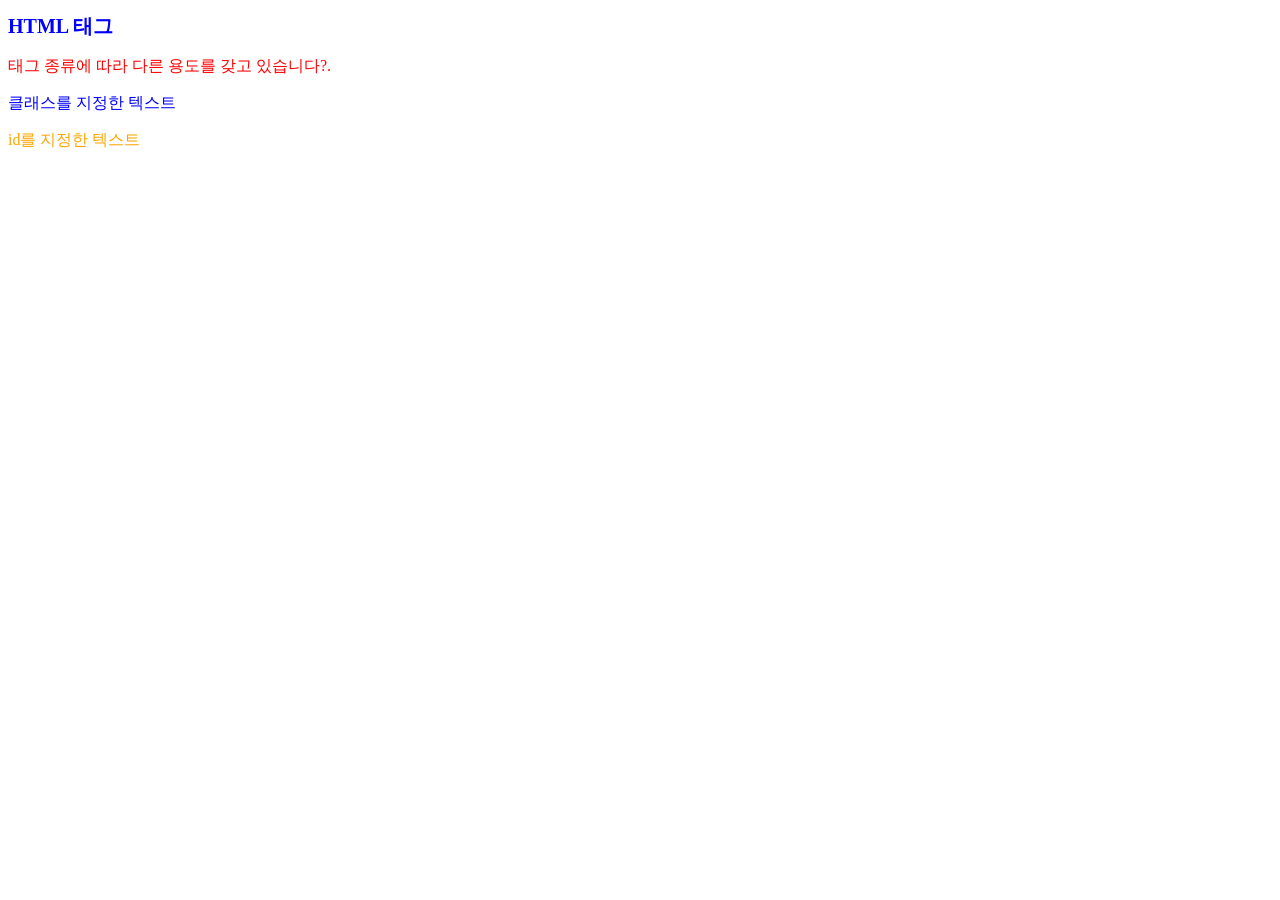
==== index.html @ 46f06ae0 "1021 13:40" ====
<!doctype html>
<html lang="ko">
  <head>
    <meta charset="utf-8" />
    <title>HTML기초</title>
    <meta name="description" content="HTML 기초를 복습해 봅시다" />
    <link rel="stylesheet" href="style.css" />
  </head>
  <body>
    <h1>HTML 태그</h1>
    <p>태그 종류에 따라 다른 용도를 갖고 있습니다?.</p>
    <p class="blue">클래스를 지정한 텍스트</p>
    <p id="orange">id를 지정한 텍스트</p>
  </body>
</html>
---- style.css ----
h1 {
  color: blue;
  font-size: 20px;
}

p {
  color: red;
}

.blue {
  color: blue;
}

#orange {
  color: orange;
}
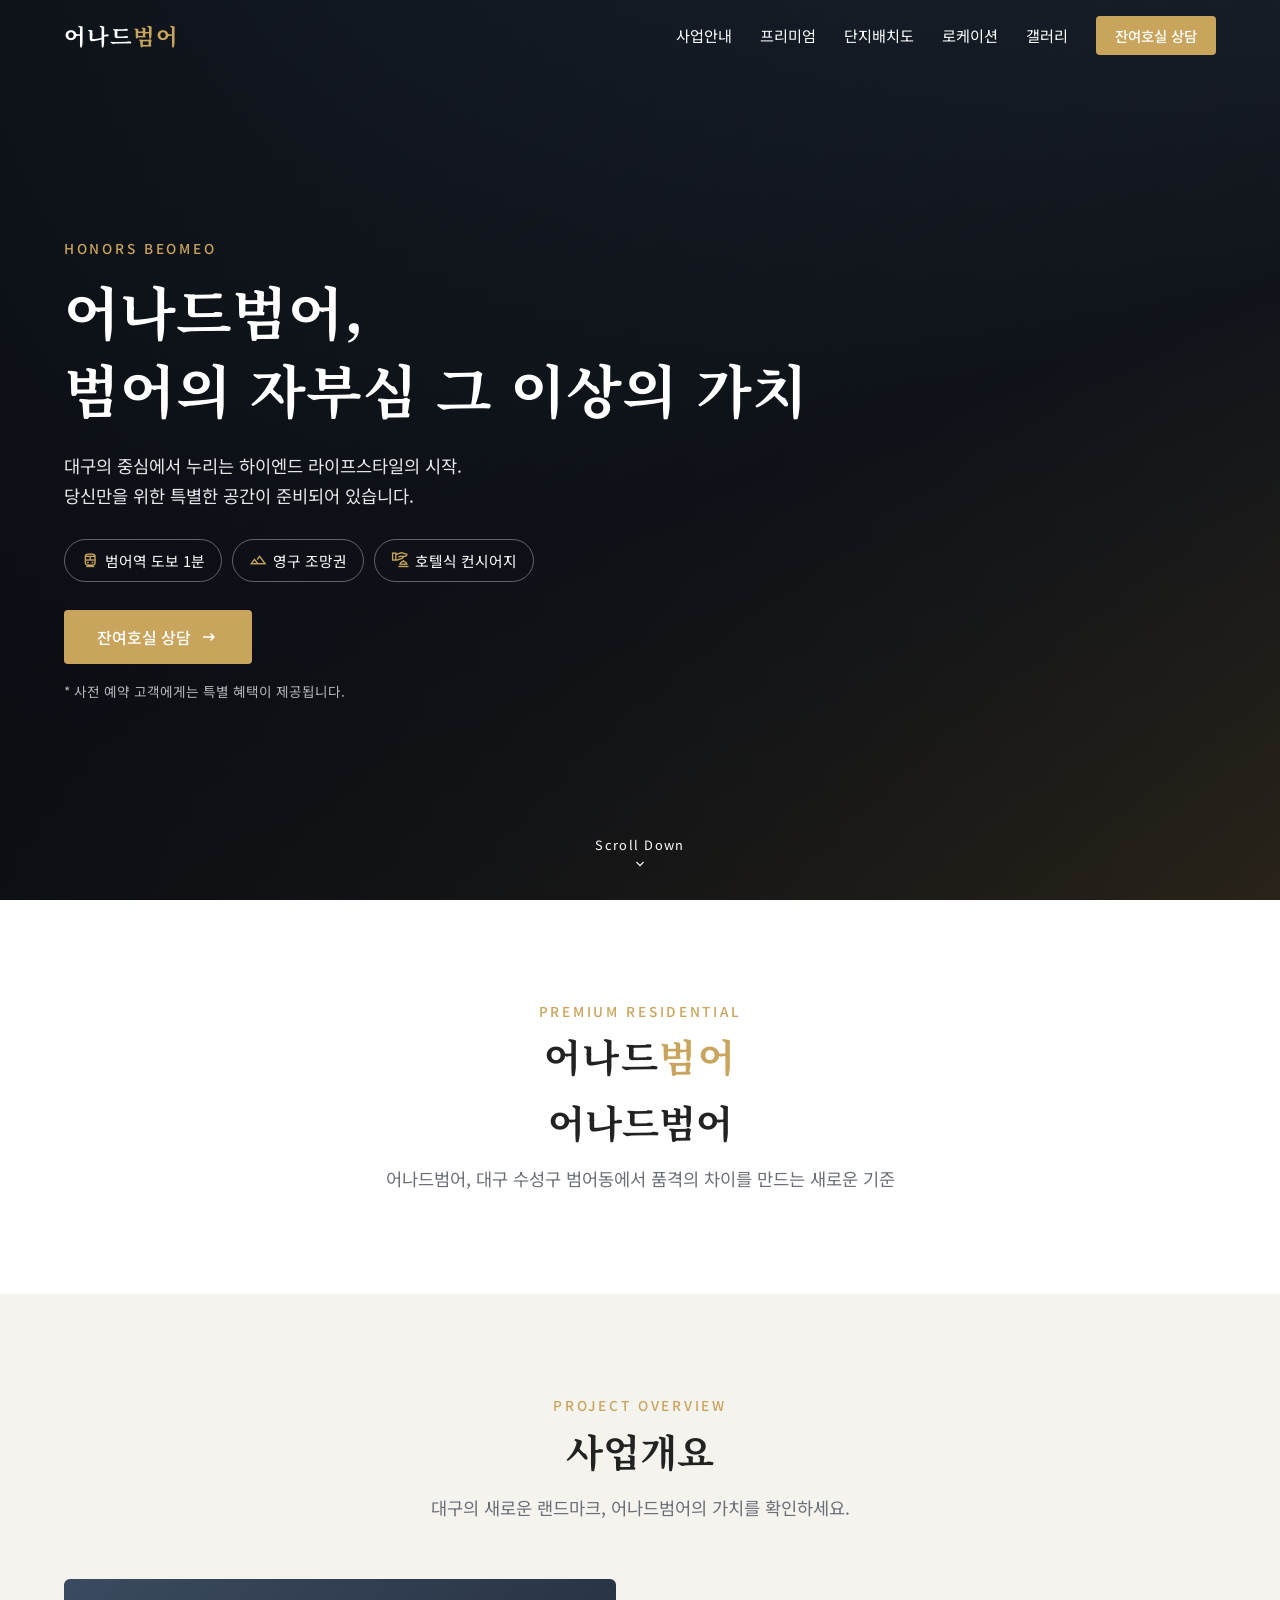
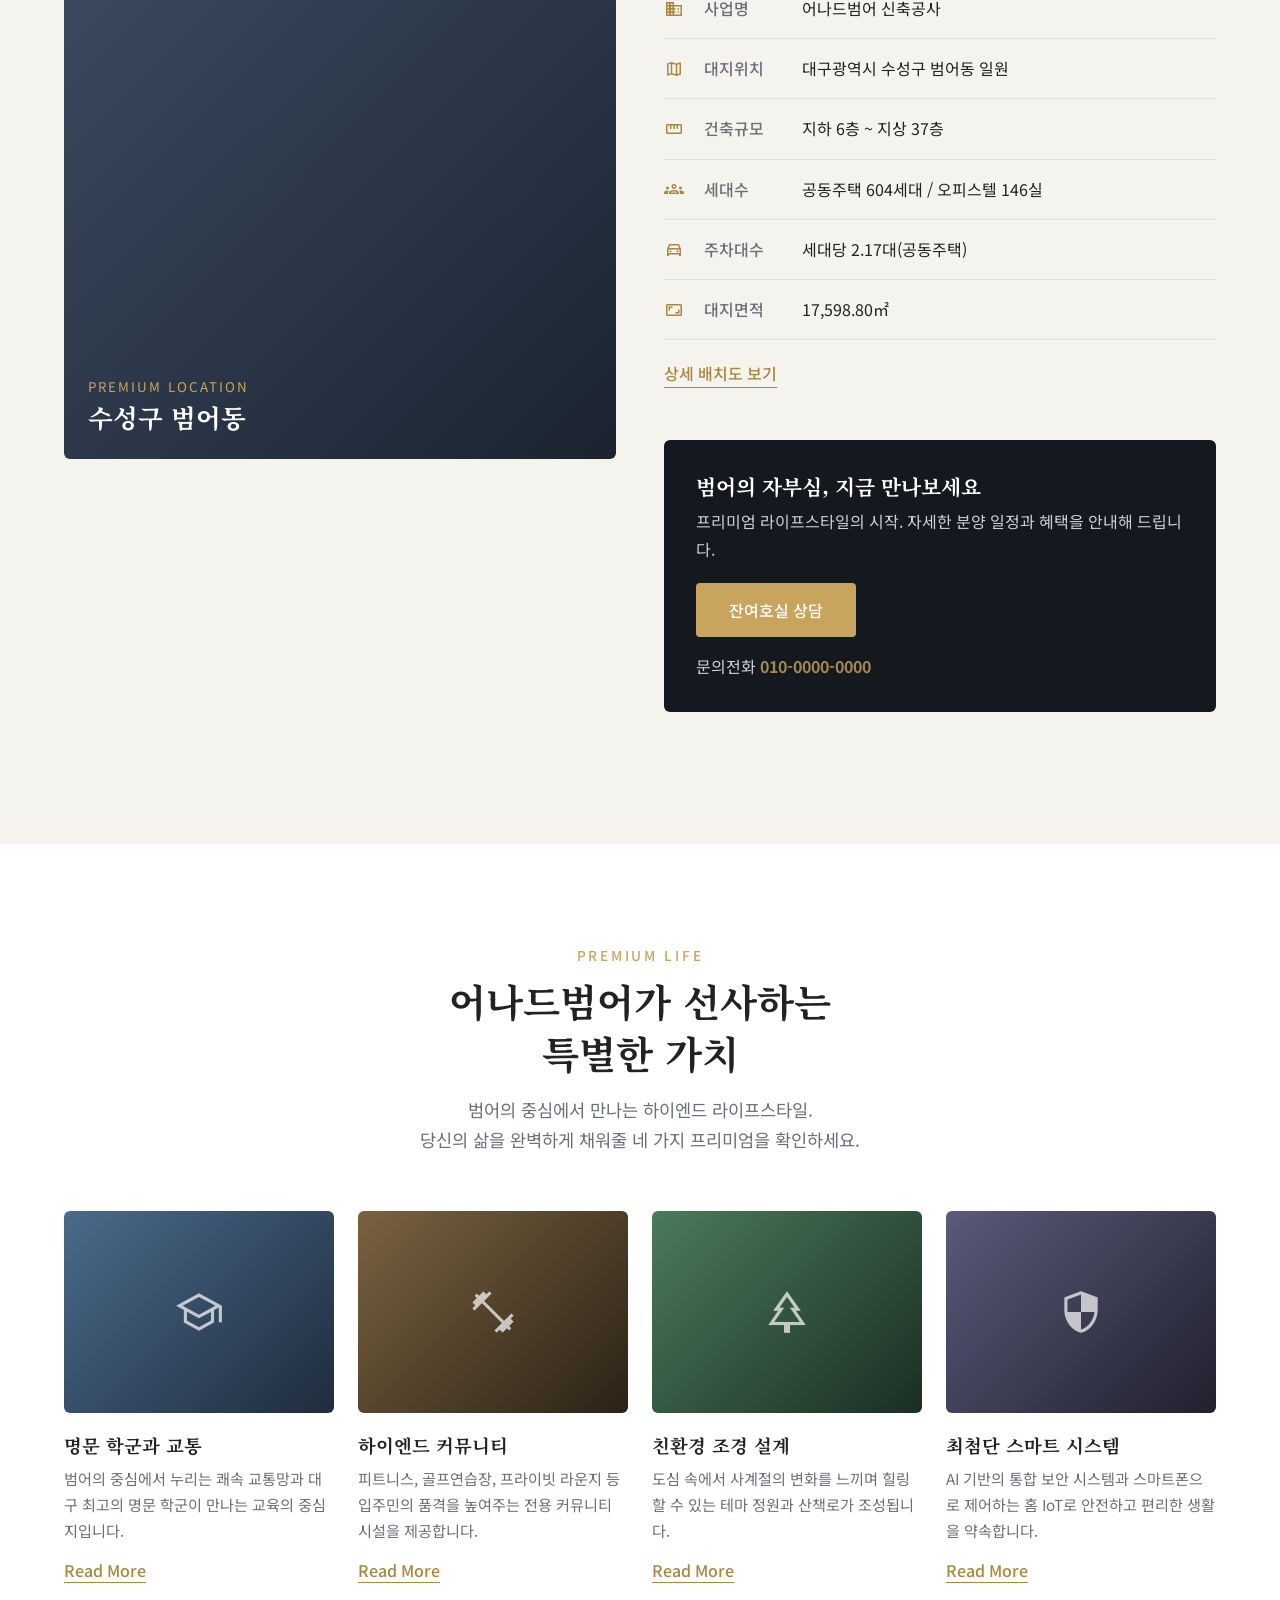
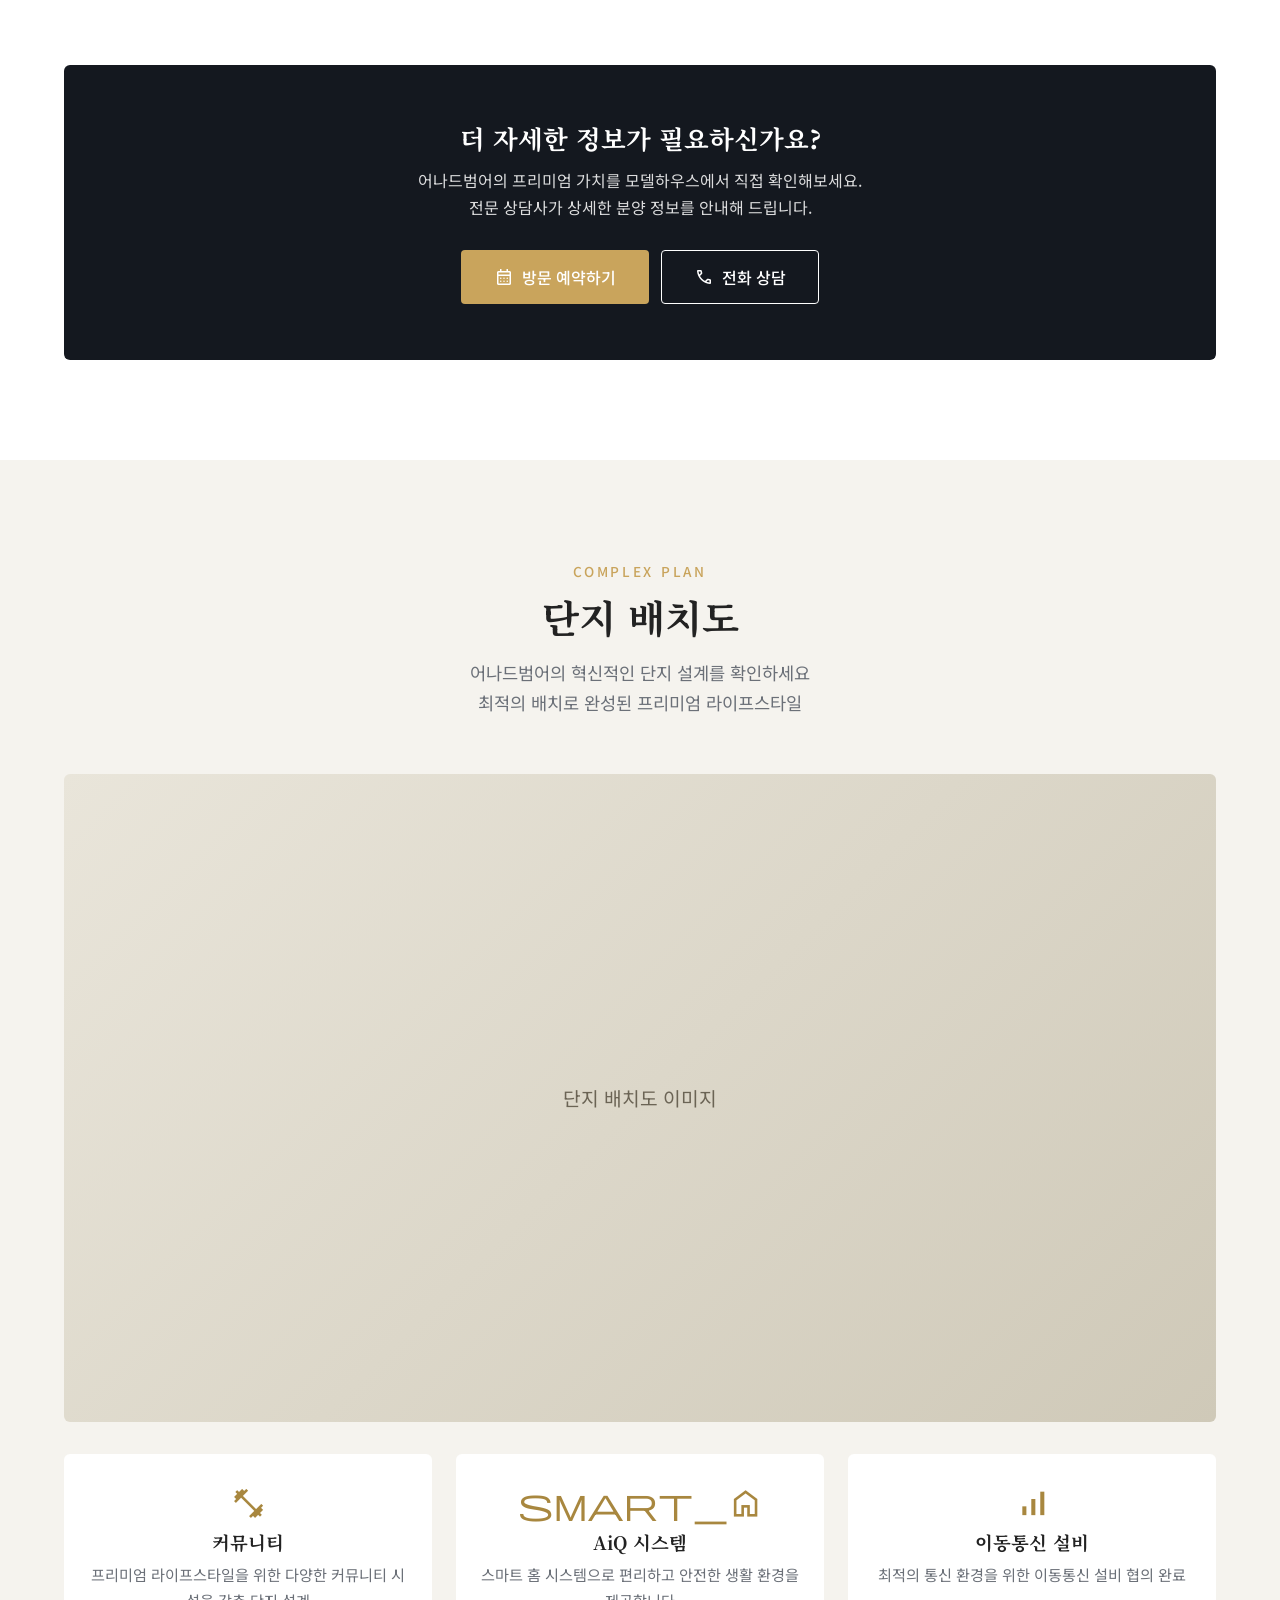
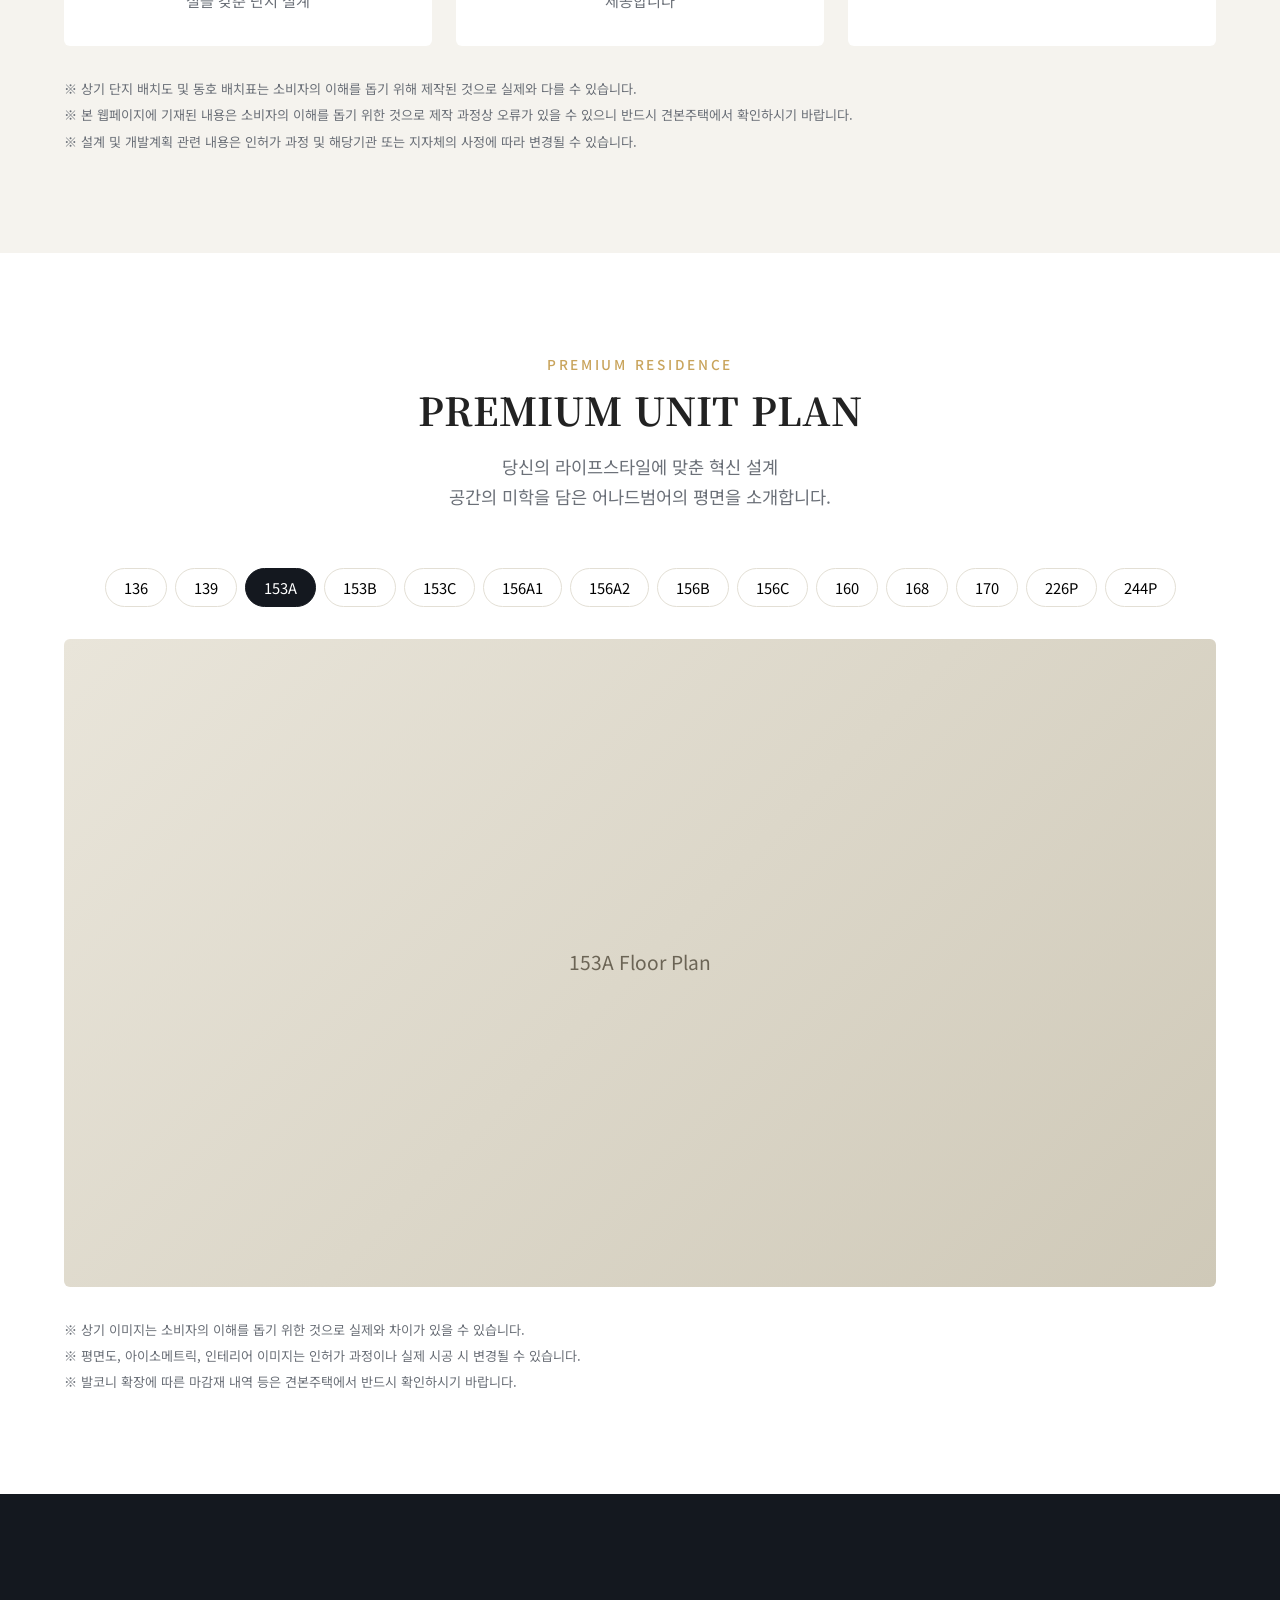
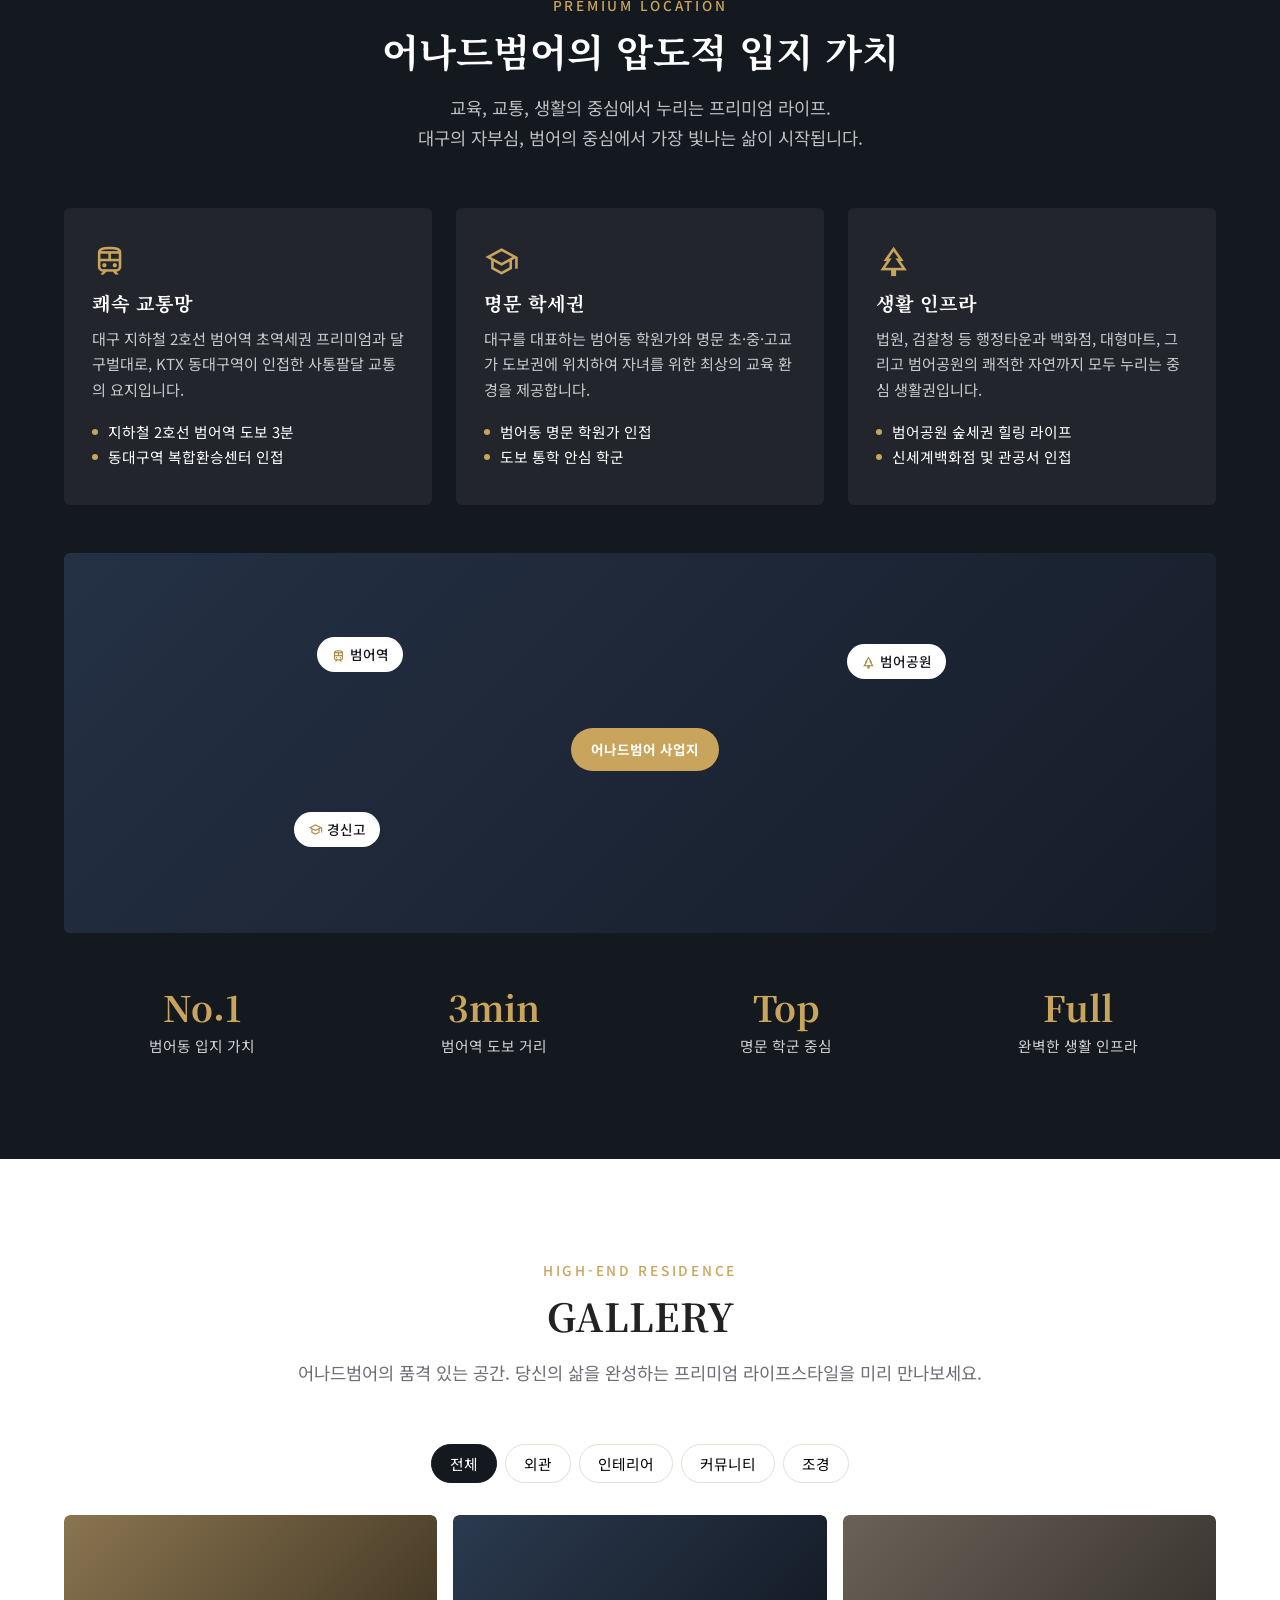
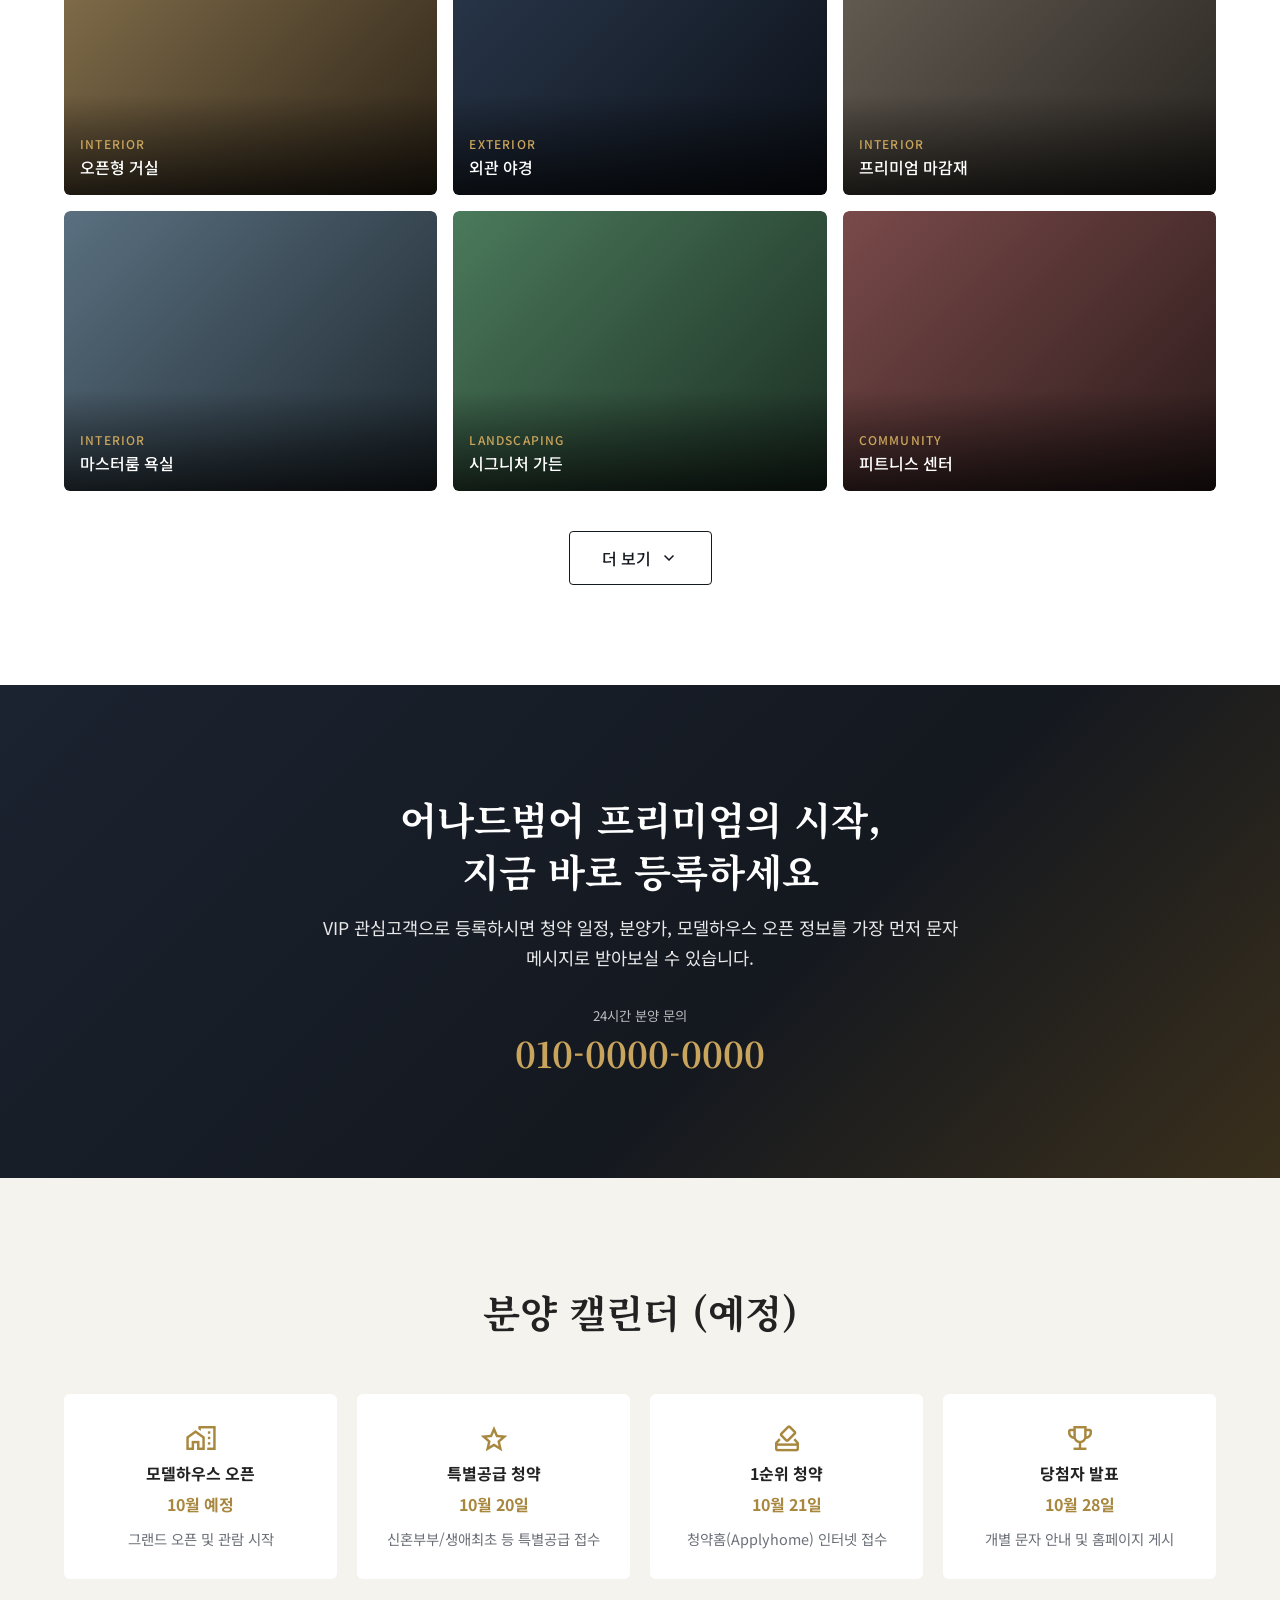
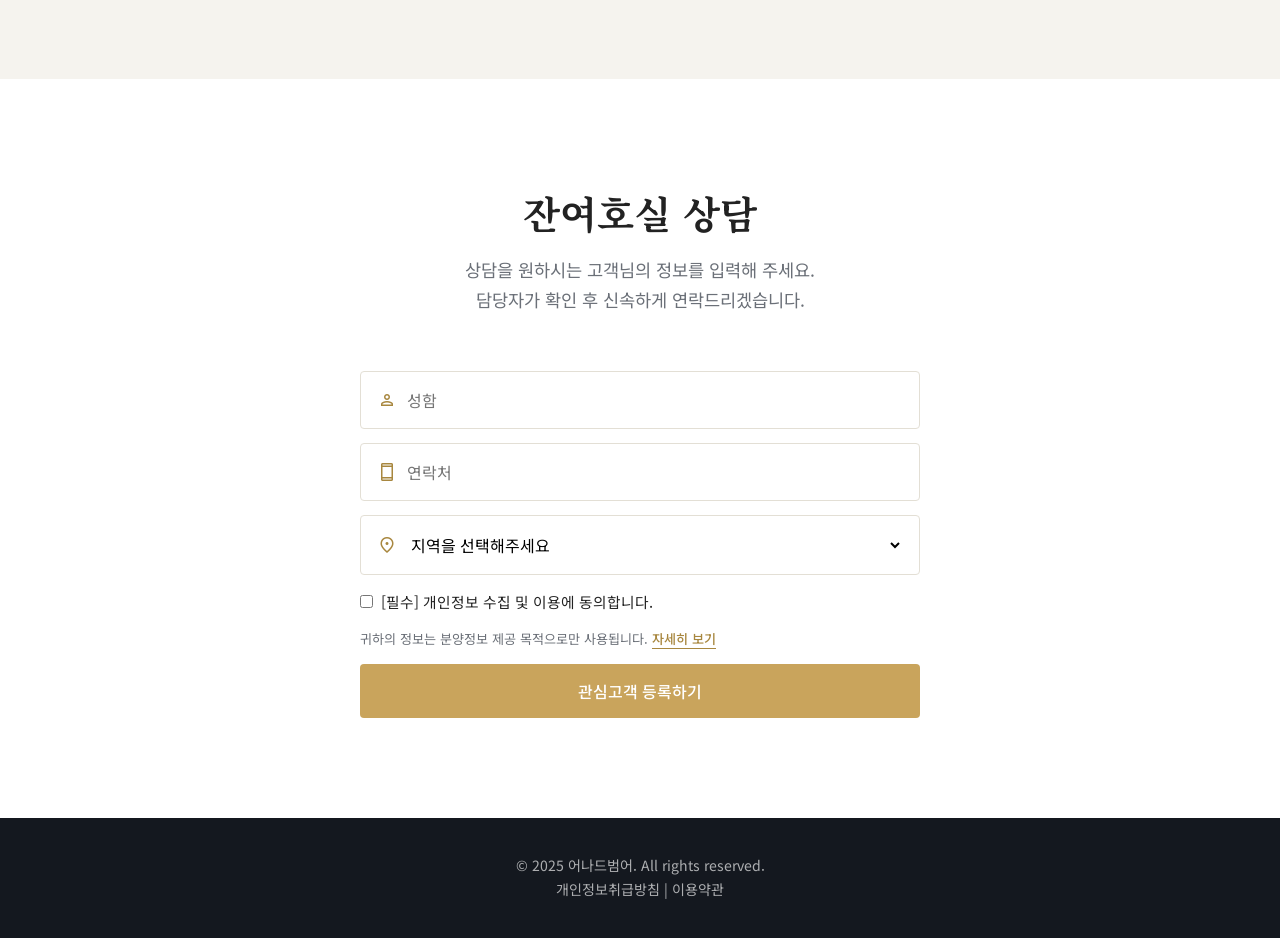
==== commit c5b10ddc: "re" ====
--- a/index.html
+++ b/index.html
@@ -2,14 +2,376 @@
 <html lang="ko">
   <head>
     <meta charset="utf-8" />
-    <title>HTML기초</title>
-    <meta name="description" content="HTML 기초를 복습해 봅시다" />
+    <meta name="viewport" content="width=device-width, initial-scale=1" />
+    <title>어나드범어 | 대구 수성구 범어동 프리미엄 아파트</title>
+    <meta name="description" content="대구 수성구 범어동 프리미엄 아파트 어나드범어. 범어역 도보 1분, 영구 조망권, 호텔식 컨시어지." />
+    <link rel="preconnect" href="https://fonts.googleapis.com" />
+    <link rel="preconnect" href="https://fonts.gstatic.com" crossorigin />
+    <link href="https://fonts.googleapis.com/css2?family=Noto+Sans+KR:wght@300;400;500;700&family=Noto+Serif+KR:wght@500;700&display=swap" rel="stylesheet" />
+    <link href="https://fonts.googleapis.com/css2?family=Material+Symbols+Outlined" rel="stylesheet" />
     <link rel="stylesheet" href="style.css" />
   </head>
   <body>
-    <h1>HTML 태그</h1>
-    <p>태그 종류에 따라 다른 용도를 갖고 있습니다?.</p>
-    <p class="blue">클래스를 지정한 텍스트</p>
-    <p id="orange">id를 지정한 텍스트</p>
+    <header class="header" id="header">
+      <a href="#top" class="logo">어나드<span>범어</span></a>
+      <nav class="nav" id="nav">
+        <a href="#overview">사업안내</a>
+        <a href="#premium">프리미엄</a>
+        <a href="#plan">단지배치도</a>
+        <a href="#location">로케이션</a>
+        <a href="#gallery">갤러리</a>
+        <a href="#inquiry" class="btn btn-gold btn-sm">잔여호실 상담</a>
+      </nav>
+      <button class="menu-btn" id="menuBtn" aria-label="메뉴">
+        <span class="material-symbols-outlined">menu</span>
+      </button>
+    </header>
+
+    <main id="top">
+      <!-- HERO -->
+      <section class="hero">
+        <div class="hero-inner">
+          <p class="eyebrow">Honors Beomeo</p>
+          <h1>어나드범어,<br />범어의 자부심 그 이상의 가치</h1>
+          <p class="lead">
+            대구의 중심에서 누리는 하이엔드 라이프스타일의 시작.<br />
+            당신만을 위한 특별한 공간이 준비되어 있습니다.
+          </p>
+          <ul class="badges">
+            <li><span class="material-symbols-outlined">directions_subway</span>범어역 도보 1분</li>
+            <li><span class="material-symbols-outlined">landscape</span>영구 조망권</li>
+            <li><span class="material-symbols-outlined">concierge</span>호텔식 컨시어지</li>
+          </ul>
+          <a href="#inquiry" class="btn btn-gold">잔여호실 상담 <span class="material-symbols-outlined">arrow_right_alt</span></a>
+          <p class="note">* 사전 예약 고객에게는 특별 혜택이 제공됩니다.</p>
+        </div>
+        <a href="#intro" class="scroll-cue">Scroll Down<span class="material-symbols-outlined">keyboard_arrow_down</span></a>
+      </section>
+
+      <!-- INTRO -->
+      <section class="section center" id="intro">
+        <p class="eyebrow">Premium Residential</p>
+        <div class="logo logo-lg">어나드<span>범어</span></div>
+        <h2>어나드범어</h2>
+        <p class="lead dark">어나드범어, 대구 수성구 범어동에서 품격의 차이를 만드는 새로운 기준</p>
+      </section>
+
+      <!-- OVERVIEW -->
+      <section class="section alt" id="overview">
+        <div class="container">
+          <div class="section-head">
+            <p class="eyebrow">Project Overview</p>
+            <h2>사업개요</h2>
+            <p class="lead dark">대구의 새로운 랜드마크, 어나드범어의 가치를 확인하세요.</p>
+          </div>
+          <div class="overview">
+            <div class="overview-img img-ph">
+              <div class="tag"><small>Premium Location</small><strong>수성구 범어동</strong></div>
+            </div>
+            <div class="overview-info">
+              <ul class="info-list">
+                <li><span class="material-symbols-outlined">domain</span><b>사업명</b><span>어나드범어 신축공사</span></li>
+                <li><span class="material-symbols-outlined">map</span><b>대지위치</b><span>대구광역시 수성구 범어동 일원</span></li>
+                <li><span class="material-symbols-outlined">straighten</span><b>건축규모</b><span>지하 6층 ~ 지상 37층</span></li>
+                <li><span class="material-symbols-outlined">groups</span><b>세대수</b><span>공동주택 604세대 / 오피스텔 146실</span></li>
+                <li><span class="material-symbols-outlined">directions_car</span><b>주차대수</b><span>세대당 2.17대(공동주택)</span></li>
+                <li><span class="material-symbols-outlined">aspect_ratio</span><b>대지면적</b><span>17,598.80㎡</span></li>
+              </ul>
+              <a href="#plan" class="link">상세 배치도 보기</a>
+              <div class="overview-cta">
+                <h3>범어의 자부심, 지금 만나보세요</h3>
+                <p>프리미엄 라이프스타일의 시작. 자세한 분양 일정과 혜택을 안내해 드립니다.</p>
+                <a href="#inquiry" class="btn btn-gold">잔여호실 상담</a>
+                <p class="tel">문의전화 <a href="tel:010-0000-0000">010-0000-0000</a></p>
+              </div>
+            </div>
+          </div>
+        </div>
+      </section>
+
+      <!-- PREMIUM LIFE -->
+      <section class="section" id="premium">
+        <div class="container">
+          <div class="section-head">
+            <p class="eyebrow">Premium Life</p>
+            <h2>어나드범어가 선사하는<br />특별한 가치</h2>
+            <p class="lead dark">
+              범어의 중심에서 만나는 하이엔드 라이프스타일.<br />
+              당신의 삶을 완벽하게 채워줄 네 가지 프리미엄을 확인하세요.
+            </p>
+          </div>
+          <div class="cards cards-4">
+            <article class="card">
+              <div class="img-ph ph1"><span class="material-symbols-outlined">school</span></div>
+              <h3>명문 학군과 교통</h3>
+              <p>범어의 중심에서 누리는 쾌속 교통망과 대구 최고의 명문 학군이 만나는 교육의 중심지입니다.</p>
+              <a href="#location" class="link">Read More</a>
+            </article>
+            <article class="card">
+              <div class="img-ph ph2"><span class="material-symbols-outlined">fitness_center</span></div>
+              <h3>하이엔드 커뮤니티</h3>
+              <p>피트니스, 골프연습장, 프라이빗 라운지 등 입주민의 품격을 높여주는 전용 커뮤니티 시설을 제공합니다.</p>
+              <a href="#gallery" class="link">Read More</a>
+            </article>
+            <article class="card">
+              <div class="img-ph ph3"><span class="material-symbols-outlined">park</span></div>
+              <h3>친환경 조경 설계</h3>
+              <p>도심 속에서 사계절의 변화를 느끼며 힐링할 수 있는 테마 정원과 산책로가 조성됩니다.</p>
+              <a href="#gallery" class="link">Read More</a>
+            </article>
+            <article class="card">
+              <div class="img-ph ph4"><span class="material-symbols-outlined">security</span></div>
+              <h3>최첨단 스마트 시스템</h3>
+              <p>AI 기반의 통합 보안 시스템과 스마트폰으로 제어하는 홈 IoT로 안전하고 편리한 생활을 약속합니다.</p>
+              <a href="#plan" class="link">Read More</a>
+            </article>
+          </div>
+          <div class="cta-box">
+            <h3>더 자세한 정보가 필요하신가요?</h3>
+            <p>
+              어나드범어의 프리미엄 가치를 모델하우스에서 직접 확인해보세요.<br />
+              전문 상담사가 상세한 분양 정보를 안내해 드립니다.
+            </p>
+            <div class="btn-row">
+              <a href="#inquiry" class="btn btn-gold"><span class="material-symbols-outlined">calendar_month</span>방문 예약하기</a>
+              <a href="tel:010-0000-0000" class="btn btn-outline"><span class="material-symbols-outlined">call</span>전화 상담</a>
+            </div>
+          </div>
+        </div>
+      </section>
+
+      <!-- COMPLEX PLAN -->
+      <section class="section alt" id="plan">
+        <div class="container">
+          <div class="section-head">
+            <p class="eyebrow">Complex Plan</p>
+            <h2>단지 배치도</h2>
+            <p class="lead dark">
+              어나드범어의 혁신적인 단지 설계를 확인하세요<br />
+              최적의 배치로 완성된 프리미엄 라이프스타일
+            </p>
+          </div>
+          <div class="img-ph plan-img"><span>단지 배치도 이미지</span></div>
+          <div class="cards cards-3 features">
+            <div><span class="material-symbols-outlined">fitness_center</span><h3>커뮤니티</h3><p>프리미엄 라이프스타일을 위한 다양한 커뮤니티 시설을 갖춘 단지 설계</p></div>
+            <div><span class="material-symbols-outlined">smart_home</span><h3>AiQ 시스템</h3><p>스마트 홈 시스템으로 편리하고 안전한 생활 환경을 제공합니다</p></div>
+            <div><span class="material-symbols-outlined">signal_cellular_alt</span><h3>이동통신 설비</h3><p>최적의 통신 환경을 위한 이동통신 설비 협의 완료</p></div>
+          </div>
+          <ul class="disclaimer">
+            <li>※ 상기 단지 배치도 및 동호 배치표는 소비자의 이해를 돕기 위해 제작된 것으로 실제와 다를 수 있습니다.</li>
+            <li>※ 본 웹페이지에 기재된 내용은 소비자의 이해를 돕기 위한 것으로 제작 과정상 오류가 있을 수 있으니 반드시 견본주택에서 확인하시기 바랍니다.</li>
+            <li>※ 설계 및 개발계획 관련 내용은 인허가 과정 및 해당기관 또는 지자체의 사정에 따라 변경될 수 있습니다.</li>
+          </ul>
+        </div>
+      </section>
+
+      <!-- UNIT PLAN -->
+      <section class="section" id="unit">
+        <div class="container">
+          <div class="section-head">
+            <p class="eyebrow">Premium Residence</p>
+            <h2>PREMIUM UNIT PLAN</h2>
+            <p class="lead dark">
+              당신의 라이프스타일에 맞춘 혁신 설계<br />
+              공간의 미학을 담은 어나드범어의 평면을 소개합니다.
+            </p>
+          </div>
+          <div class="tabs" id="unitTabs"></div>
+          <div class="img-ph plan-img" id="unitImg"><span>153A Floor Plan</span></div>
+          <ul class="disclaimer">
+            <li>※ 상기 이미지는 소비자의 이해를 돕기 위한 것으로 실제와 차이가 있을 수 있습니다.</li>
+            <li>※ 평면도, 아이소메트릭, 인테리어 이미지는 인허가 과정이나 실제 시공 시 변경될 수 있습니다.</li>
+            <li>※ 발코니 확장에 따른 마감재 내역 등은 견본주택에서 반드시 확인하시기 바랍니다.</li>
+          </ul>
+        </div>
+      </section>
+
+      <!-- LOCATION -->
+      <section class="section dark-bg" id="location">
+        <div class="container">
+          <div class="section-head">
+            <p class="eyebrow">Premium Location</p>
+            <h2>어나드범어의 압도적 입지 가치</h2>
+            <p class="lead">
+              교육, 교통, 생활의 중심에서 누리는 프리미엄 라이프.<br />
+              대구의 자부심, 범어의 중심에서 가장 빛나는 삶이 시작됩니다.
+            </p>
+          </div>
+          <div class="cards cards-3 loc-cards">
+            <article>
+              <span class="material-symbols-outlined">train</span>
+              <h3>쾌속 교통망</h3>
+              <p>대구 지하철 2호선 범어역 초역세권 프리미엄과 달구벌대로, KTX 동대구역이 인접한 사통팔달 교통의 요지입니다.</p>
+              <ul><li>지하철 2호선 범어역 도보 3분</li><li>동대구역 복합환승센터 인접</li></ul>
+            </article>
+            <article>
+              <span class="material-symbols-outlined">school</span>
+              <h3>명문 학세권</h3>
+              <p>대구를 대표하는 범어동 학원가와 명문 초·중·고교가 도보권에 위치하여 자녀를 위한 최상의 교육 환경을 제공합니다.</p>
+              <ul><li>범어동 명문 학원가 인접</li><li>도보 통학 안심 학군</li></ul>
+            </article>
+            <article>
+              <span class="material-symbols-outlined">park</span>
+              <h3>생활 인프라</h3>
+              <p>법원, 검찰청 등 행정타운과 백화점, 대형마트, 그리고 범어공원의 쾌적한 자연까지 모두 누리는 중심 생활권입니다.</p>
+              <ul><li>범어공원 숲세권 힐링 라이프</li><li>신세계백화점 및 관공서 인접</li></ul>
+            </article>
+          </div>
+          <div class="map">
+            <span class="pin main">어나드범어 사업지</span>
+            <span class="pin p1"><span class="material-symbols-outlined">train</span>범어역</span>
+            <span class="pin p2"><span class="material-symbols-outlined">school</span>경신고</span>
+            <span class="pin p3"><span class="material-symbols-outlined">park</span>범어공원</span>
+          </div>
+          <div class="stats">
+            <div><b>No.1</b><span>범어동 입지 가치</span></div>
+            <div><b>3min</b><span>범어역 도보 거리</span></div>
+            <div><b>Top</b><span>명문 학군 중심</span></div>
+            <div><b>Full</b><span>완벽한 생활 인프라</span></div>
+          </div>
+        </div>
+      </section>
+
+      <!-- GALLERY -->
+      <section class="section" id="gallery">
+        <div class="container">
+          <div class="section-head">
+            <p class="eyebrow">High-End Residence</p>
+            <h2>GALLERY</h2>
+            <p class="lead dark">어나드범어의 품격 있는 공간. 당신의 삶을 완성하는 프리미엄 라이프스타일을 미리 만나보세요.</p>
+          </div>
+          <div class="tabs" id="galTabs">
+            <button class="active" data-f="all">전체</button>
+            <button data-f="ext">외관</button>
+            <button data-f="int">인테리어</button>
+            <button data-f="com">커뮤니티</button>
+            <button data-f="land">조경</button>
+          </div>
+          <div class="gallery" id="galGrid">
+            <figure data-c="int"><div class="img-ph g1"></div><figcaption><small>Interior</small>오픈형 거실</figcaption></figure>
+            <figure data-c="ext"><div class="img-ph g2"></div><figcaption><small>Exterior</small>외관 야경</figcaption></figure>
+            <figure data-c="int"><div class="img-ph g3"></div><figcaption><small>Interior</small>프리미엄 마감재</figcaption></figure>
+            <figure data-c="int"><div class="img-ph g4"></div><figcaption><small>Interior</small>마스터룸 욕실</figcaption></figure>
+            <figure data-c="land"><div class="img-ph g5"></div><figcaption><small>Landscaping</small>시그니처 가든</figcaption></figure>
+            <figure data-c="com"><div class="img-ph g6"></div><figcaption><small>Community</small>피트니스 센터</figcaption></figure>
+            <figure data-c="ext" class="more"><div class="img-ph g7"></div><figcaption><small>Exterior</small>건축 디테일</figcaption></figure>
+            <figure data-c="com" class="more"><div class="img-ph g8"></div><figcaption><small>Community</small>라운지</figcaption></figure>
+            <figure data-c="com" class="more"><div class="img-ph g9"></div><figcaption><small>Community</small>스카이라운지</figcaption></figure>
+            <figure data-c="com" class="more"><div class="img-ph g1"></div><figcaption><small>Community</small>버라이어티존</figcaption></figure>
+            <figure data-c="com" class="more"><div class="img-ph g2"></div><figcaption><small>Community</small>스카이커뮤니티</figcaption></figure>
+          </div>
+          <div class="center"><button class="btn btn-outline dark-text" id="moreBtn">더 보기 <span class="material-symbols-outlined">expand_more</span></button></div>
+        </div>
+      </section>
+
+      <!-- MEMBERSHIP -->
+      <section class="section membership">
+        <div class="container center">
+          <h2>어나드범어 프리미엄의 시작,<br />지금 바로 등록하세요</h2>
+          <p class="lead">VIP 관심고객으로 등록하시면 청약 일정, 분양가, 모델하우스 오픈 정보를 가장 먼저 문자메시지로 받아보실 수 있습니다.</p>
+          <p class="hotline"><small>24시간 분양 문의</small><a href="tel:010-0000-0000">010-0000-0000</a></p>
+        </div>
+      </section>
+
+      <!-- SCHEDULE -->
+      <section class="section alt" id="schedule">
+        <div class="container">
+          <div class="section-head"><h2>분양 캘린더 (예정)</h2></div>
+          <ol class="timeline">
+            <li><span class="material-symbols-outlined">home_work</span><b>모델하우스 오픈</b><em>10월 예정</em><p>그랜드 오픈 및 관람 시작</p></li>
+            <li><span class="material-symbols-outlined">star</span><b>특별공급 청약</b><em>10월 20일</em><p>신혼부부/생애최초 등 특별공급 접수</p></li>
+            <li><span class="material-symbols-outlined">how_to_vote</span><b>1순위 청약</b><em>10월 21일</em><p>청약홈(Applyhome) 인터넷 접수</p></li>
+            <li><span class="material-symbols-outlined">emoji_events</span><b>당첨자 발표</b><em>10월 28일</em><p>개별 문자 안내 및 홈페이지 게시</p></li>
+          </ol>
+        </div>
+      </section>
+
+      <!-- INQUIRY -->
+      <section class="section" id="inquiry">
+        <div class="container narrow">
+          <div class="section-head">
+            <h2>잔여호실 상담</h2>
+            <p class="lead dark">
+              상담을 원하시는 고객님의 정보를 입력해 주세요.<br />
+              담당자가 확인 후 신속하게 연락드리겠습니다.
+            </p>
+          </div>
+          <form class="form" id="form">
+            <label><span class="material-symbols-outlined">person</span><input type="text" name="name" placeholder="성함" required /></label>
+            <label><span class="material-symbols-outlined">smartphone</span><input type="tel" name="phone" placeholder="연락처" required /></label>
+            <label>
+              <span class="material-symbols-outlined">location_on</span>
+              <select name="region" required>
+                <option value="">지역을 선택해주세요</option>
+                <option>대구광역시</option>
+                <option>경상북도</option>
+                <option>기타 지역</option>
+              </select>
+            </label>
+            <label class="check"><input type="checkbox" required /> [필수] 개인정보 수집 및 이용에 동의합니다.</label>
+            <p class="small">귀하의 정보는 분양정보 제공 목적으로만 사용됩니다. <a href="#" class="link">자세히 보기</a></p>
+            <button type="submit" class="btn btn-gold block">관심고객 등록하기</button>
+          </form>
+        </div>
+      </section>
+    </main>
+
+    <footer class="footer">
+      <p>© 2025 어나드범어. All rights reserved.</p>
+      <p><a href="#">개인정보취급방침</a> | <a href="#">이용약관</a></p>
+    </footer>
+
+    <script>
+      const header = document.getElementById("header");
+      addEventListener("scroll", () => header.classList.toggle("solid", scrollY > 40));
+
+      const nav = document.getElementById("nav");
+      document.getElementById("menuBtn").onclick = () => nav.classList.toggle("open");
+      nav.querySelectorAll("a").forEach((a) => (a.onclick = () => nav.classList.remove("open")));
+
+      const types = "136,139,153A,153B,153C,156A1,156A2,156B,156C,160,168,170,226P,244P".split(",");
+      const unitTabs = document.getElementById("unitTabs");
+      const unitImg = document.getElementById("unitImg");
+      types.forEach((t) => {
+        const b = document.createElement("button");
+        b.textContent = t;
+        b.onclick = () => {
+          unitTabs.querySelectorAll("button").forEach((x) => x.classList.toggle("active", x === b));
+          unitImg.firstElementChild.textContent = t + " Floor Plan";
+        };
+        if (t === "153A") b.classList.add("active");
+        unitTabs.appendChild(b);
+      });
+
+      const items = document.querySelectorAll("#galGrid figure");
+      let filter = "all";
+      let expanded = false;
+      function renderGallery() {
+        let shown = 0;
+        items.forEach((f) => {
+          const match = filter === "all" || f.dataset.c === filter;
+          const visible = match && (expanded || !f.classList.contains("more"));
+          f.hidden = !visible;
+        });
+      }
+      document.getElementById("galTabs").onclick = (e) => {
+        if (!e.target.dataset.f) return;
+        filter = e.target.dataset.f;
+        document.querySelectorAll("#galTabs button").forEach((b) => b.classList.toggle("active", b === e.target));
+        renderGallery();
+      };
+      document.getElementById("moreBtn").onclick = (e) => {
+        expanded = !expanded;
+        e.currentTarget.firstChild.textContent = expanded ? "접기 " : "더 보기 ";
+        renderGallery();
+      };
+      renderGallery();
+
+      document.getElementById("form").onsubmit = (e) => {
+        e.preventDefault();
+        alert("관심고객 등록이 접수되었습니다. (데모 폼)");
+        e.target.reset();
+      };
+    </script>
   </body>
 </html>
--- a/style.css
+++ b/style.css
@@ -1,16 +1,234 @@
-h1 {
-  color: blue;
-  font-size: 20px;
-}
-
-p {
-  color: red;
-}
-
-.blue {
-  color: blue;
-}
-
-#orange {
-  color: orange;
-}
+:root {
+  --gold: #c9a45c;
+  --gold-dark: #a8873f;
+  --navy: #14181f;
+  --ink: #222;
+  --muted: #6b7078;
+  --bg-alt: #f5f3ee;
+  --line: #e3dfd5;
+}
+
+* { box-sizing: border-box; margin: 0; padding: 0; }
+html { scroll-behavior: smooth; }
+body {
+  font-family: "Noto Sans KR", sans-serif;
+  color: var(--ink);
+  line-height: 1.7;
+  background: #fff;
+}
+a { color: inherit; text-decoration: none; }
+ul, ol { list-style: none; }
+h1, h2, h3 { font-family: "Noto Serif KR", serif; line-height: 1.35; }
+.material-symbols-outlined { font-size: 1.25em; vertical-align: middle; }
+
+/* header */
+.header {
+  position: fixed; inset: 0 0 auto 0; z-index: 50;
+  display: flex; align-items: center; justify-content: space-between;
+  padding: 16px 5vw; color: #fff; transition: background 0.3s;
+}
+.header.solid { background: rgba(20, 24, 31, 0.95); }
+.logo { font-family: "Noto Serif KR", serif; font-size: 1.4rem; font-weight: 700; letter-spacing: 0.04em; }
+.logo span { color: var(--gold); }
+.logo-lg { font-size: 2.4rem; margin-bottom: 8px; }
+.nav { display: flex; align-items: center; gap: 28px; font-size: 0.95rem; }
+.nav a:hover { color: var(--gold); }
+.menu-btn { display: none; background: none; border: 0; color: #fff; cursor: pointer; font-size: 1.6rem; }
+
+/* buttons */
+.btn {
+  display: inline-flex; align-items: center; justify-content: center; gap: 8px;
+  padding: 14px 32px; border-radius: 4px; border: 1px solid transparent;
+  font: 500 1rem "Noto Sans KR", sans-serif; cursor: pointer; transition: 0.2s;
+}
+.btn-sm { padding: 8px 18px; font-size: 0.9rem; }
+.btn-gold { background: var(--gold); color: #fff; }
+.btn-gold:hover { background: var(--gold-dark); color: #fff; }
+.btn-outline { border-color: #fff; color: #fff; background: transparent; }
+.btn-outline:hover { background: #fff; color: var(--navy); }
+.btn-outline.dark-text { border-color: var(--navy); color: var(--navy); }
+.btn-outline.dark-text:hover { background: var(--navy); color: #fff; }
+.btn.block { width: 100%; }
+.btn-row { display: flex; gap: 12px; justify-content: center; flex-wrap: wrap; }
+.link { color: var(--gold-dark); font-weight: 500; border-bottom: 1px solid currentColor; }
+
+/* hero */
+.hero {
+  position: relative; min-height: 100vh; display: flex; align-items: center;
+  padding: 120px 5vw 80px; color: #fff;
+  background:
+    linear-gradient(90deg, rgba(10, 13, 18, 0.88), rgba(10, 13, 18, 0.35)),
+    linear-gradient(160deg, #2b3a4f 0%, #14181f 55%, #3a2f1c 100%);
+}
+.hero-inner { max-width: 760px; }
+.hero h1 { font-size: clamp(2rem, 5vw, 3.6rem); margin: 12px 0 24px; }
+.eyebrow { color: var(--gold); letter-spacing: 0.2em; text-transform: uppercase; font-size: 0.85rem; font-weight: 500; }
+.lead { font-size: 1.1rem; opacity: 0.9; }
+.lead.dark { color: var(--muted); opacity: 1; }
+.badges { display: flex; flex-wrap: wrap; gap: 10px; margin: 28px 0; }
+.badges li {
+  display: flex; align-items: center; gap: 6px; padding: 8px 16px;
+  border: 1px solid rgba(255, 255, 255, 0.35); border-radius: 999px; font-size: 0.92rem;
+}
+.badges .material-symbols-outlined { color: var(--gold); }
+.note { margin-top: 16px; font-size: 0.85rem; opacity: 0.7; }
+.scroll-cue {
+  position: absolute; bottom: 28px; left: 50%; transform: translateX(-50%);
+  display: flex; flex-direction: column; align-items: center; font-size: 0.8rem; letter-spacing: 0.1em;
+  animation: bob 1.8s infinite;
+}
+@keyframes bob { 50% { transform: translate(-50%, 8px); } }
+
+/* sections */
+.section { padding: 100px 5vw; }
+.section.alt { background: var(--bg-alt); }
+.section.dark-bg { background: var(--navy); color: #fff; }
+.container { max-width: 1160px; margin: 0 auto; }
+.container.narrow { max-width: 560px; }
+.center { text-align: center; }
+.section-head { text-align: center; margin-bottom: 56px; }
+.section-head h2, .section h2 { font-size: clamp(1.7rem, 3.5vw, 2.4rem); margin: 8px 0 16px; }
+
+/* image placeholders */
+.img-ph {
+  background: linear-gradient(135deg, #3b4a60, #1b2330);
+  display: flex; align-items: center; justify-content: center; color: rgba(255, 255, 255, 0.7);
+  border-radius: 6px;
+}
+.ph1 { background: linear-gradient(135deg, #4a6a8a, #1f2c3d); }
+.ph2 { background: linear-gradient(135deg, #7a6240, #2b2216); }
+.ph3 { background: linear-gradient(135deg, #4b7a5c, #1b2e22); }
+.ph4 { background: linear-gradient(135deg, #5a5a7a, #20202e); }
+.g1 { background: linear-gradient(135deg, #8a7550, #2b2216); }
+.g2 { background: linear-gradient(135deg, #2b3a4f, #0c1018); }
+.g3 { background: linear-gradient(135deg, #6a6258, #26231f); }
+.g4 { background: linear-gradient(135deg, #5a7080, #1d272e); }
+.g5 { background: linear-gradient(135deg, #4b7a5c, #1b2e22); }
+.g6 { background: linear-gradient(135deg, #7a4a4a, #2b1a1a); }
+.g7 { background: linear-gradient(135deg, #4a6a8a, #1f2c3d); }
+.g8 { background: linear-gradient(135deg, #7a6a8a, #2a2233); }
+.g9 { background: linear-gradient(135deg, #3b6a7a, #14262c); }
+.plan-img { aspect-ratio: 16 / 9; font-size: 1.2rem; margin-bottom: 32px; background: linear-gradient(135deg, #e9e5da, #cfc9b8); color: #6b6455; }
+
+/* overview */
+.overview { display: grid; grid-template-columns: 1fr 1fr; gap: 48px; align-items: start; }
+.overview-img { min-height: 480px; position: relative; align-items: flex-end; justify-content: flex-start; }
+.overview-img .tag { padding: 24px; color: #fff; }
+.tag small { display: block; color: var(--gold); letter-spacing: 0.15em; text-transform: uppercase; }
+.tag strong { font: 700 1.6rem "Noto Serif KR", serif; }
+.info-list li { display: grid; grid-template-columns: 32px 90px 1fr; gap: 8px; align-items: center; padding: 16px 0; border-bottom: 1px solid var(--line); }
+.info-list .material-symbols-outlined { color: var(--gold-dark); }
+.info-list b { font-weight: 500; color: var(--muted); }
+.link + .overview-cta, .overview-info > .link { display: inline-block; margin: 20px 0 32px; }
+.overview-cta { background: var(--navy); color: #fff; padding: 32px; border-radius: 6px; }
+.overview-cta h3 { font-size: 1.3rem; margin-bottom: 8px; }
+.overview-cta p { opacity: 0.8; margin-bottom: 20px; }
+.overview-cta .tel { margin: 16px 0 0; }
+.overview-cta .tel a { color: var(--gold); font-weight: 700; }
+
+/* cards */
+.cards { display: grid; gap: 24px; }
+.cards-4 { grid-template-columns: repeat(4, 1fr); }
+.cards-3 { grid-template-columns: repeat(3, 1fr); }
+.card .img-ph { aspect-ratio: 4 / 3; font-size: 2.5rem; margin-bottom: 20px; }
+.card h3 { font-size: 1.15rem; margin-bottom: 8px; }
+.card p { color: var(--muted); font-size: 0.95rem; margin-bottom: 14px; }
+.cta-box { margin-top: 80px; padding: 56px 24px; text-align: center; background: var(--navy); color: #fff; border-radius: 6px; }
+.cta-box h3 { font-size: 1.6rem; margin-bottom: 12px; }
+.cta-box p { opacity: 0.85; margin-bottom: 28px; }
+
+.features { margin: 8px 0 32px; text-align: center; }
+.features > div { background: #fff; padding: 32px 24px; border-radius: 6px; }
+.features .material-symbols-outlined { font-size: 2.2rem; color: var(--gold-dark); }
+.features h3 { margin: 8px 0; font-size: 1.15rem; }
+.features p { color: var(--muted); font-size: 0.95rem; }
+.disclaimer { font-size: 0.82rem; color: var(--muted); display: grid; gap: 4px; }
+
+/* tabs */
+.tabs { display: flex; flex-wrap: wrap; justify-content: center; gap: 8px; margin-bottom: 32px; }
+.tabs button {
+  padding: 8px 18px; border: 1px solid var(--line); background: #fff; border-radius: 999px;
+  font: 400 0.92rem "Noto Sans KR", sans-serif; cursor: pointer; transition: 0.2s;
+}
+.tabs button:hover { border-color: var(--gold); }
+.tabs button.active { background: var(--navy); border-color: var(--navy); color: #fff; }
+
+/* location */
+.dark-bg .lead { color: rgba(255, 255, 255, 0.8); }
+.loc-cards article { background: rgba(255, 255, 255, 0.06); padding: 36px 28px; border-radius: 6px; }
+.loc-cards .material-symbols-outlined { font-size: 2.2rem; color: var(--gold); }
+.loc-cards h3 { margin: 10px 0; font-size: 1.2rem; }
+.loc-cards p { color: rgba(255, 255, 255, 0.75); font-size: 0.95rem; margin-bottom: 16px; }
+.loc-cards li { padding-left: 16px; position: relative; font-size: 0.92rem; }
+.loc-cards li::before { content: ""; position: absolute; left: 0; top: 0.7em; width: 6px; height: 6px; border-radius: 50%; background: var(--gold); }
+.map { position: relative; height: 380px; margin: 48px 0; border-radius: 6px; background: linear-gradient(135deg, #243044, #161d29); overflow: hidden; }
+.pin { position: absolute; padding: 6px 14px; background: #fff; color: var(--navy); border-radius: 999px; font-size: 0.85rem; font-weight: 500; white-space: nowrap; }
+.pin.main { top: 46%; left: 44%; background: var(--gold); color: #fff; font-weight: 700; padding: 10px 20px; }
+.pin.p1 { top: 22%; left: 22%; }
+.pin.p2 { top: 68%; left: 20%; }
+.pin.p3 { top: 24%; left: 68%; }
+.pin .material-symbols-outlined { font-size: 1.1em; margin-right: 4px; color: var(--gold-dark); }
+.stats { display: grid; grid-template-columns: repeat(4, 1fr); gap: 16px; text-align: center; }
+.stats b { display: block; font: 700 2.2rem "Noto Serif KR", serif; color: var(--gold); }
+.stats span { font-size: 0.92rem; opacity: 0.8; }
+
+/* gallery */
+.gallery { display: grid; grid-template-columns: repeat(3, 1fr); gap: 16px; margin-bottom: 40px; }
+.gallery figure[hidden] { display: none; }
+.gallery .img-ph { aspect-ratio: 4 / 3; transition: transform 0.3s; }
+.gallery figure { overflow: hidden; border-radius: 6px; position: relative; }
+.gallery figure:hover .img-ph { transform: scale(1.05); }
+.gallery figcaption {
+  position: absolute; inset: auto 0 0 0; padding: 40px 16px 14px; color: #fff; font-weight: 500;
+  background: linear-gradient(transparent, rgba(0, 0, 0, 0.7));
+}
+.gallery small { display: block; color: var(--gold); font-size: 0.75rem; letter-spacing: 0.1em; text-transform: uppercase; }
+
+/* membership */
+.membership { background: linear-gradient(135deg, #1b2330, #14181f 60%, #3a2f1c); color: #fff; }
+.membership .lead { max-width: 640px; margin: 0 auto 32px; }
+.hotline small { display: block; opacity: 0.7; }
+.hotline a { font: 700 2.2rem "Noto Serif KR", serif; color: var(--gold); }
+
+/* timeline */
+.timeline { display: grid; grid-template-columns: repeat(4, 1fr); gap: 20px; }
+.timeline li { background: #fff; padding: 28px 22px; border-radius: 6px; text-align: center; }
+.timeline .material-symbols-outlined { font-size: 2rem; color: var(--gold-dark); }
+.timeline b { display: block; margin-top: 6px; }
+.timeline em { display: block; font-style: normal; color: var(--gold-dark); font-weight: 700; margin: 4px 0 8px; }
+.timeline p { color: var(--muted); font-size: 0.9rem; }
+
+/* form */
+.form { display: grid; gap: 14px; }
+.form label:not(.check) { display: flex; align-items: center; gap: 10px; padding: 0 16px; border: 1px solid var(--line); border-radius: 4px; background: #fff; }
+.form label:focus-within { border-color: var(--gold); }
+.form .material-symbols-outlined { color: var(--gold-dark); }
+.form input[type="text"], .form input[type="tel"], .form select {
+  flex: 1; border: 0; outline: 0; padding: 16px 0; font: 400 1rem "Noto Sans KR", sans-serif; background: transparent;
+}
+.form .check { font-size: 0.92rem; display: flex; gap: 8px; align-items: center; }
+.form .small { font-size: 0.82rem; color: var(--muted); }
+
+/* footer */
+.footer { background: var(--navy); color: rgba(255, 255, 255, 0.65); text-align: center; padding: 36px 5vw; font-size: 0.88rem; }
+.footer a:hover { color: var(--gold); }
+
+/* responsive */
+@media (max-width: 960px) {
+  .cards-4 { grid-template-columns: repeat(2, 1fr); }
+  .cards-3, .overview { grid-template-columns: 1fr; }
+  .overview-img { min-height: 320px; }
+  .timeline, .stats { grid-template-columns: repeat(2, 1fr); }
+  .gallery { grid-template-columns: repeat(2, 1fr); }
+  .menu-btn { display: block; }
+  .nav {
+    display: none; position: absolute; top: 100%; left: 0; right: 0; flex-direction: column;
+    padding: 20px; gap: 16px; background: rgba(20, 24, 31, 0.98);
+  }
+  .nav.open { display: flex; }
+}
+@media (max-width: 560px) {
+  .section { padding: 72px 5vw; }
+  .cards-4, .gallery { grid-template-columns: 1fr; }
+  .info-list li { grid-template-columns: 28px 70px 1fr; font-size: 0.92rem; }
+}
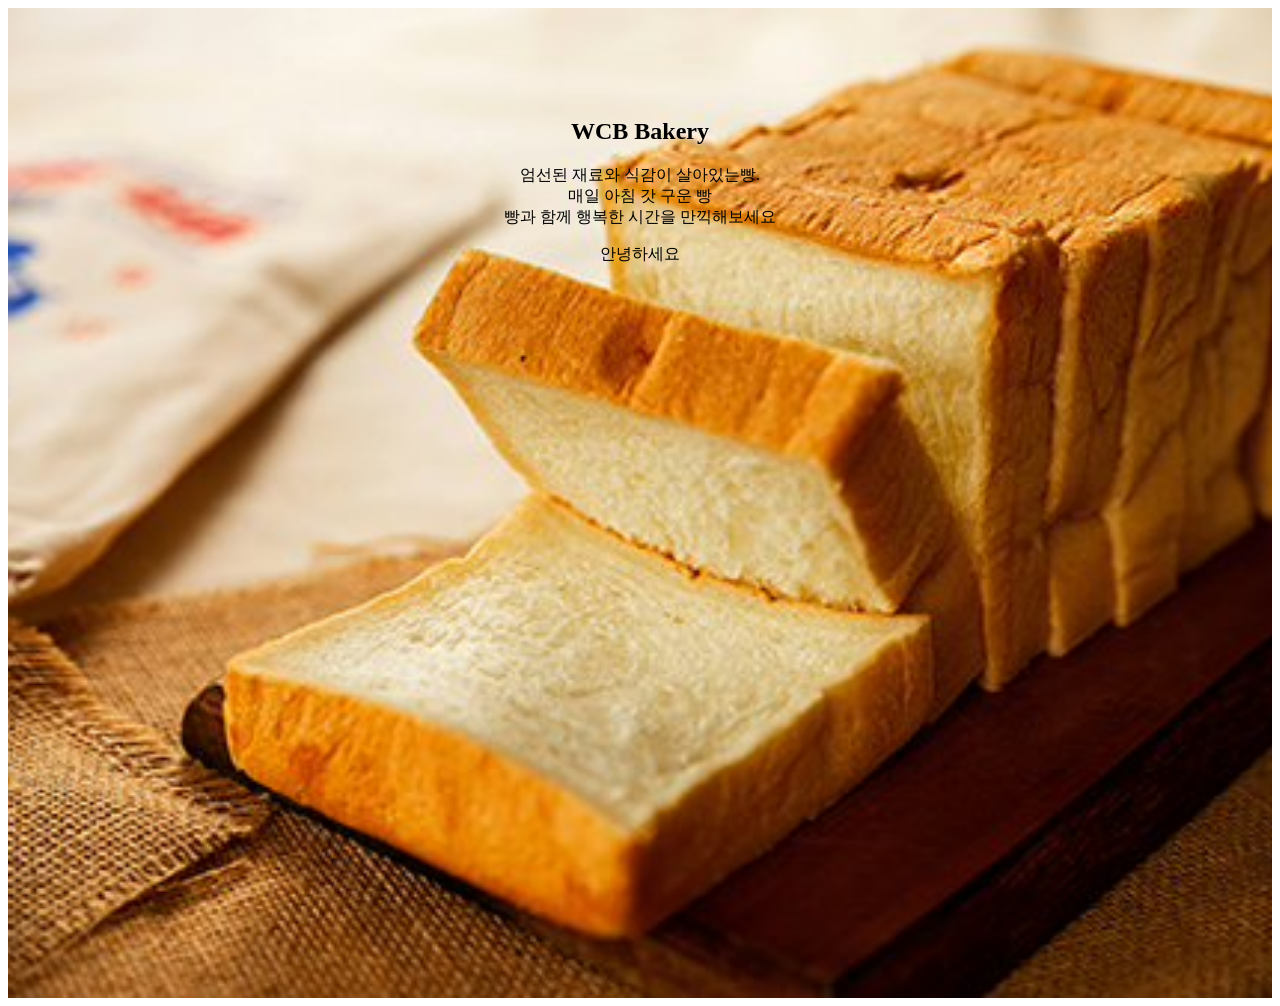
==== commit 5af4b551: "1021 14:45" ====
--- a/index.html
+++ b/index.html
@@ -1,377 +1,20 @@
 <!doctype html>
-<html lang="ko">
+<html lang="en">
   <head>
-    <meta charset="utf-8" />
-    <meta name="viewport" content="width=device-width, initial-scale=1" />
-    <title>어나드범어 | 대구 수성구 범어동 프리미엄 아파트</title>
-    <meta name="description" content="대구 수성구 범어동 프리미엄 아파트 어나드범어. 범어역 도보 1분, 영구 조망권, 호텔식 컨시어지." />
-    <link rel="preconnect" href="https://fonts.googleapis.com" />
-    <link rel="preconnect" href="https://fonts.gstatic.com" crossorigin />
-    <link href="https://fonts.googleapis.com/css2?family=Noto+Sans+KR:wght@300;400;500;700&family=Noto+Serif+KR:wght@500;700&display=swap" rel="stylesheet" />
-    <link href="https://fonts.googleapis.com/css2?family=Material+Symbols+Outlined" rel="stylesheet" />
-    <link rel="stylesheet" href="style.css" />
+    <meta charset="UTF-8" />
+    <meta name="viewport" content="width=device-width, initial-scale=1.0" />
+    <title>랜딩페이지 테스트</title>
+    <link rel="stylesheet" href="css/style.css" />
   </head>
   <body>
-    <header class="header" id="header">
-      <a href="#top" class="logo">어나드<span>범어</span></a>
-      <nav class="nav" id="nav">
-        <a href="#overview">사업안내</a>
-        <a href="#premium">프리미엄</a>
-        <a href="#plan">단지배치도</a>
-        <a href="#location">로케이션</a>
-        <a href="#gallery">갤러리</a>
-        <a href="#inquiry" class="btn btn-gold btn-sm">잔여호실 상담</a>
-      </nav>
-      <button class="menu-btn" id="menuBtn" aria-label="메뉴">
-        <span class="material-symbols-outlined">menu</span>
-      </button>
-    </header>
-
-    <main id="top">
-      <!-- HERO -->
-      <section class="hero">
-        <div class="hero-inner">
-          <p class="eyebrow">Honors Beomeo</p>
-          <h1>어나드범어,<br />범어의 자부심 그 이상의 가치</h1>
-          <p class="lead">
-            대구의 중심에서 누리는 하이엔드 라이프스타일의 시작.<br />
-            당신만을 위한 특별한 공간이 준비되어 있습니다.
-          </p>
-          <ul class="badges">
-            <li><span class="material-symbols-outlined">directions_subway</span>범어역 도보 1분</li>
-            <li><span class="material-symbols-outlined">landscape</span>영구 조망권</li>
-            <li><span class="material-symbols-outlined">concierge</span>호텔식 컨시어지</li>
-          </ul>
-          <a href="#inquiry" class="btn btn-gold">잔여호실 상담 <span class="material-symbols-outlined">arrow_right_alt</span></a>
-          <p class="note">* 사전 예약 고객에게는 특별 혜택이 제공됩니다.</p>
-        </div>
-        <a href="#intro" class="scroll-cue">Scroll Down<span class="material-symbols-outlined">keyboard_arrow_down</span></a>
-      </section>
-
-      <!-- INTRO -->
-      <section class="section center" id="intro">
-        <p class="eyebrow">Premium Residential</p>
-        <div class="logo logo-lg">어나드<span>범어</span></div>
-        <h2>어나드범어</h2>
-        <p class="lead dark">어나드범어, 대구 수성구 범어동에서 품격의 차이를 만드는 새로운 기준</p>
-      </section>
-
-      <!-- OVERVIEW -->
-      <section class="section alt" id="overview">
-        <div class="container">
-          <div class="section-head">
-            <p class="eyebrow">Project Overview</p>
-            <h2>사업개요</h2>
-            <p class="lead dark">대구의 새로운 랜드마크, 어나드범어의 가치를 확인하세요.</p>
-          </div>
-          <div class="overview">
-            <div class="overview-img img-ph">
-              <div class="tag"><small>Premium Location</small><strong>수성구 범어동</strong></div>
-            </div>
-            <div class="overview-info">
-              <ul class="info-list">
-                <li><span class="material-symbols-outlined">domain</span><b>사업명</b><span>어나드범어 신축공사</span></li>
-                <li><span class="material-symbols-outlined">map</span><b>대지위치</b><span>대구광역시 수성구 범어동 일원</span></li>
-                <li><span class="material-symbols-outlined">straighten</span><b>건축규모</b><span>지하 6층 ~ 지상 37층</span></li>
-                <li><span class="material-symbols-outlined">groups</span><b>세대수</b><span>공동주택 604세대 / 오피스텔 146실</span></li>
-                <li><span class="material-symbols-outlined">directions_car</span><b>주차대수</b><span>세대당 2.17대(공동주택)</span></li>
-                <li><span class="material-symbols-outlined">aspect_ratio</span><b>대지면적</b><span>17,598.80㎡</span></li>
-              </ul>
-              <a href="#plan" class="link">상세 배치도 보기</a>
-              <div class="overview-cta">
-                <h3>범어의 자부심, 지금 만나보세요</h3>
-                <p>프리미엄 라이프스타일의 시작. 자세한 분양 일정과 혜택을 안내해 드립니다.</p>
-                <a href="#inquiry" class="btn btn-gold">잔여호실 상담</a>
-                <p class="tel">문의전화 <a href="tel:010-0000-0000">010-0000-0000</a></p>
-              </div>
-            </div>
-          </div>
-        </div>
-      </section>
-
-      <!-- PREMIUM LIFE -->
-      <section class="section" id="premium">
-        <div class="container">
-          <div class="section-head">
-            <p class="eyebrow">Premium Life</p>
-            <h2>어나드범어가 선사하는<br />특별한 가치</h2>
-            <p class="lead dark">
-              범어의 중심에서 만나는 하이엔드 라이프스타일.<br />
-              당신의 삶을 완벽하게 채워줄 네 가지 프리미엄을 확인하세요.
-            </p>
-          </div>
-          <div class="cards cards-4">
-            <article class="card">
-              <div class="img-ph ph1"><span class="material-symbols-outlined">school</span></div>
-              <h3>명문 학군과 교통</h3>
-              <p>범어의 중심에서 누리는 쾌속 교통망과 대구 최고의 명문 학군이 만나는 교육의 중심지입니다.</p>
-              <a href="#location" class="link">Read More</a>
-            </article>
-            <article class="card">
-              <div class="img-ph ph2"><span class="material-symbols-outlined">fitness_center</span></div>
-              <h3>하이엔드 커뮤니티</h3>
-              <p>피트니스, 골프연습장, 프라이빗 라운지 등 입주민의 품격을 높여주는 전용 커뮤니티 시설을 제공합니다.</p>
-              <a href="#gallery" class="link">Read More</a>
-            </article>
-            <article class="card">
-              <div class="img-ph ph3"><span class="material-symbols-outlined">park</span></div>
-              <h3>친환경 조경 설계</h3>
-              <p>도심 속에서 사계절의 변화를 느끼며 힐링할 수 있는 테마 정원과 산책로가 조성됩니다.</p>
-              <a href="#gallery" class="link">Read More</a>
-            </article>
-            <article class="card">
-              <div class="img-ph ph4"><span class="material-symbols-outlined">security</span></div>
-              <h3>최첨단 스마트 시스템</h3>
-              <p>AI 기반의 통합 보안 시스템과 스마트폰으로 제어하는 홈 IoT로 안전하고 편리한 생활을 약속합니다.</p>
-              <a href="#plan" class="link">Read More</a>
-            </article>
-          </div>
-          <div class="cta-box">
-            <h3>더 자세한 정보가 필요하신가요?</h3>
-            <p>
-              어나드범어의 프리미엄 가치를 모델하우스에서 직접 확인해보세요.<br />
-              전문 상담사가 상세한 분양 정보를 안내해 드립니다.
-            </p>
-            <div class="btn-row">
-              <a href="#inquiry" class="btn btn-gold"><span class="material-symbols-outlined">calendar_month</span>방문 예약하기</a>
-              <a href="tel:010-0000-0000" class="btn btn-outline"><span class="material-symbols-outlined">call</span>전화 상담</a>
-            </div>
-          </div>
-        </div>
-      </section>
-
-      <!-- COMPLEX PLAN -->
-      <section class="section alt" id="plan">
-        <div class="container">
-          <div class="section-head">
-            <p class="eyebrow">Complex Plan</p>
-            <h2>단지 배치도</h2>
-            <p class="lead dark">
-              어나드범어의 혁신적인 단지 설계를 확인하세요<br />
-              최적의 배치로 완성된 프리미엄 라이프스타일
-            </p>
-          </div>
-          <div class="img-ph plan-img"><span>단지 배치도 이미지</span></div>
-          <div class="cards cards-3 features">
-            <div><span class="material-symbols-outlined">fitness_center</span><h3>커뮤니티</h3><p>프리미엄 라이프스타일을 위한 다양한 커뮤니티 시설을 갖춘 단지 설계</p></div>
-            <div><span class="material-symbols-outlined">smart_home</span><h3>AiQ 시스템</h3><p>스마트 홈 시스템으로 편리하고 안전한 생활 환경을 제공합니다</p></div>
-            <div><span class="material-symbols-outlined">signal_cellular_alt</span><h3>이동통신 설비</h3><p>최적의 통신 환경을 위한 이동통신 설비 협의 완료</p></div>
-          </div>
-          <ul class="disclaimer">
-            <li>※ 상기 단지 배치도 및 동호 배치표는 소비자의 이해를 돕기 위해 제작된 것으로 실제와 다를 수 있습니다.</li>
-            <li>※ 본 웹페이지에 기재된 내용은 소비자의 이해를 돕기 위한 것으로 제작 과정상 오류가 있을 수 있으니 반드시 견본주택에서 확인하시기 바랍니다.</li>
-            <li>※ 설계 및 개발계획 관련 내용은 인허가 과정 및 해당기관 또는 지자체의 사정에 따라 변경될 수 있습니다.</li>
-          </ul>
-        </div>
-      </section>
-
-      <!-- UNIT PLAN -->
-      <section class="section" id="unit">
-        <div class="container">
-          <div class="section-head">
-            <p class="eyebrow">Premium Residence</p>
-            <h2>PREMIUM UNIT PLAN</h2>
-            <p class="lead dark">
-              당신의 라이프스타일에 맞춘 혁신 설계<br />
-              공간의 미학을 담은 어나드범어의 평면을 소개합니다.
-            </p>
-          </div>
-          <div class="tabs" id="unitTabs"></div>
-          <div class="img-ph plan-img" id="unitImg"><span>153A Floor Plan</span></div>
-          <ul class="disclaimer">
-            <li>※ 상기 이미지는 소비자의 이해를 돕기 위한 것으로 실제와 차이가 있을 수 있습니다.</li>
-            <li>※ 평면도, 아이소메트릭, 인테리어 이미지는 인허가 과정이나 실제 시공 시 변경될 수 있습니다.</li>
-            <li>※ 발코니 확장에 따른 마감재 내역 등은 견본주택에서 반드시 확인하시기 바랍니다.</li>
-          </ul>
-        </div>
-      </section>
-
-      <!-- LOCATION -->
-      <section class="section dark-bg" id="location">
-        <div class="container">
-          <div class="section-head">
-            <p class="eyebrow">Premium Location</p>
-            <h2>어나드범어의 압도적 입지 가치</h2>
-            <p class="lead">
-              교육, 교통, 생활의 중심에서 누리는 프리미엄 라이프.<br />
-              대구의 자부심, 범어의 중심에서 가장 빛나는 삶이 시작됩니다.
-            </p>
-          </div>
-          <div class="cards cards-3 loc-cards">
-            <article>
-              <span class="material-symbols-outlined">train</span>
-              <h3>쾌속 교통망</h3>
-              <p>대구 지하철 2호선 범어역 초역세권 프리미엄과 달구벌대로, KTX 동대구역이 인접한 사통팔달 교통의 요지입니다.</p>
-              <ul><li>지하철 2호선 범어역 도보 3분</li><li>동대구역 복합환승센터 인접</li></ul>
-            </article>
-            <article>
-              <span class="material-symbols-outlined">school</span>
-              <h3>명문 학세권</h3>
-              <p>대구를 대표하는 범어동 학원가와 명문 초·중·고교가 도보권에 위치하여 자녀를 위한 최상의 교육 환경을 제공합니다.</p>
-              <ul><li>범어동 명문 학원가 인접</li><li>도보 통학 안심 학군</li></ul>
-            </article>
-            <article>
-              <span class="material-symbols-outlined">park</span>
-              <h3>생활 인프라</h3>
-              <p>법원, 검찰청 등 행정타운과 백화점, 대형마트, 그리고 범어공원의 쾌적한 자연까지 모두 누리는 중심 생활권입니다.</p>
-              <ul><li>범어공원 숲세권 힐링 라이프</li><li>신세계백화점 및 관공서 인접</li></ul>
-            </article>
-          </div>
-          <div class="map">
-            <span class="pin main">어나드범어 사업지</span>
-            <span class="pin p1"><span class="material-symbols-outlined">train</span>범어역</span>
-            <span class="pin p2"><span class="material-symbols-outlined">school</span>경신고</span>
-            <span class="pin p3"><span class="material-symbols-outlined">park</span>범어공원</span>
-          </div>
-          <div class="stats">
-            <div><b>No.1</b><span>범어동 입지 가치</span></div>
-            <div><b>3min</b><span>범어역 도보 거리</span></div>
-            <div><b>Top</b><span>명문 학군 중심</span></div>
-            <div><b>Full</b><span>완벽한 생활 인프라</span></div>
-          </div>
-        </div>
-      </section>
-
-      <!-- GALLERY -->
-      <section class="section" id="gallery">
-        <div class="container">
-          <div class="section-head">
-            <p class="eyebrow">High-End Residence</p>
-            <h2>GALLERY</h2>
-            <p class="lead dark">어나드범어의 품격 있는 공간. 당신의 삶을 완성하는 프리미엄 라이프스타일을 미리 만나보세요.</p>
-          </div>
-          <div class="tabs" id="galTabs">
-            <button class="active" data-f="all">전체</button>
-            <button data-f="ext">외관</button>
-            <button data-f="int">인테리어</button>
-            <button data-f="com">커뮤니티</button>
-            <button data-f="land">조경</button>
-          </div>
-          <div class="gallery" id="galGrid">
-            <figure data-c="int"><div class="img-ph g1"></div><figcaption><small>Interior</small>오픈형 거실</figcaption></figure>
-            <figure data-c="ext"><div class="img-ph g2"></div><figcaption><small>Exterior</small>외관 야경</figcaption></figure>
-            <figure data-c="int"><div class="img-ph g3"></div><figcaption><small>Interior</small>프리미엄 마감재</figcaption></figure>
-            <figure data-c="int"><div class="img-ph g4"></div><figcaption><small>Interior</small>마스터룸 욕실</figcaption></figure>
-            <figure data-c="land"><div class="img-ph g5"></div><figcaption><small>Landscaping</small>시그니처 가든</figcaption></figure>
-            <figure data-c="com"><div class="img-ph g6"></div><figcaption><small>Community</small>피트니스 센터</figcaption></figure>
-            <figure data-c="ext" class="more"><div class="img-ph g7"></div><figcaption><small>Exterior</small>건축 디테일</figcaption></figure>
-            <figure data-c="com" class="more"><div class="img-ph g8"></div><figcaption><small>Community</small>라운지</figcaption></figure>
-            <figure data-c="com" class="more"><div class="img-ph g9"></div><figcaption><small>Community</small>스카이라운지</figcaption></figure>
-            <figure data-c="com" class="more"><div class="img-ph g1"></div><figcaption><small>Community</small>버라이어티존</figcaption></figure>
-            <figure data-c="com" class="more"><div class="img-ph g2"></div><figcaption><small>Community</small>스카이커뮤니티</figcaption></figure>
-          </div>
-          <div class="center"><button class="btn btn-outline dark-text" id="moreBtn">더 보기 <span class="material-symbols-outlined">expand_more</span></button></div>
-        </div>
-      </section>
-
-      <!-- MEMBERSHIP -->
-      <section class="section membership">
-        <div class="container center">
-          <h2>어나드범어 프리미엄의 시작,<br />지금 바로 등록하세요</h2>
-          <p class="lead">VIP 관심고객으로 등록하시면 청약 일정, 분양가, 모델하우스 오픈 정보를 가장 먼저 문자메시지로 받아보실 수 있습니다.</p>
-          <p class="hotline"><small>24시간 분양 문의</small><a href="tel:010-0000-0000">010-0000-0000</a></p>
-        </div>
-      </section>
-
-      <!-- SCHEDULE -->
-      <section class="section alt" id="schedule">
-        <div class="container">
-          <div class="section-head"><h2>분양 캘린더 (예정)</h2></div>
-          <ol class="timeline">
-            <li><span class="material-symbols-outlined">home_work</span><b>모델하우스 오픈</b><em>10월 예정</em><p>그랜드 오픈 및 관람 시작</p></li>
-            <li><span class="material-symbols-outlined">star</span><b>특별공급 청약</b><em>10월 20일</em><p>신혼부부/생애최초 등 특별공급 접수</p></li>
-            <li><span class="material-symbols-outlined">how_to_vote</span><b>1순위 청약</b><em>10월 21일</em><p>청약홈(Applyhome) 인터넷 접수</p></li>
-            <li><span class="material-symbols-outlined">emoji_events</span><b>당첨자 발표</b><em>10월 28일</em><p>개별 문자 안내 및 홈페이지 게시</p></li>
-          </ol>
-        </div>
-      </section>
-
-      <!-- INQUIRY -->
-      <section class="section" id="inquiry">
-        <div class="container narrow">
-          <div class="section-head">
-            <h2>잔여호실 상담</h2>
-            <p class="lead dark">
-              상담을 원하시는 고객님의 정보를 입력해 주세요.<br />
-              담당자가 확인 후 신속하게 연락드리겠습니다.
-            </p>
-          </div>
-          <form class="form" id="form">
-            <label><span class="material-symbols-outlined">person</span><input type="text" name="name" placeholder="성함" required /></label>
-            <label><span class="material-symbols-outlined">smartphone</span><input type="tel" name="phone" placeholder="연락처" required /></label>
-            <label>
-              <span class="material-symbols-outlined">location_on</span>
-              <select name="region" required>
-                <option value="">지역을 선택해주세요</option>
-                <option>대구광역시</option>
-                <option>경상북도</option>
-                <option>기타 지역</option>
-              </select>
-            </label>
-            <label class="check"><input type="checkbox" required /> [필수] 개인정보 수집 및 이용에 동의합니다.</label>
-            <p class="small">귀하의 정보는 분양정보 제공 목적으로만 사용됩니다. <a href="#" class="link">자세히 보기</a></p>
-            <button type="submit" class="btn btn-gold block">관심고객 등록하기</button>
-          </form>
-        </div>
-      </section>
-    </main>
-
-    <footer class="footer">
-      <p>© 2025 어나드범어. All rights reserved.</p>
-      <p><a href="#">개인정보취급방침</a> | <a href="#">이용약관</a></p>
-    </footer>
-
-    <script>
-      const header = document.getElementById("header");
-      addEventListener("scroll", () => header.classList.toggle("solid", scrollY > 40));
-
-      const nav = document.getElementById("nav");
-      document.getElementById("menuBtn").onclick = () => nav.classList.toggle("open");
-      nav.querySelectorAll("a").forEach((a) => (a.onclick = () => nav.classList.remove("open")));
-
-      const types = "136,139,153A,153B,153C,156A1,156A2,156B,156C,160,168,170,226P,244P".split(",");
-      const unitTabs = document.getElementById("unitTabs");
-      const unitImg = document.getElementById("unitImg");
-      types.forEach((t) => {
-        const b = document.createElement("button");
-        b.textContent = t;
-        b.onclick = () => {
-          unitTabs.querySelectorAll("button").forEach((x) => x.classList.toggle("active", x === b));
-          unitImg.firstElementChild.textContent = t + " Floor Plan";
-        };
-        if (t === "153A") b.classList.add("active");
-        unitTabs.appendChild(b);
-      });
-
-      const items = document.querySelectorAll("#galGrid figure");
-      let filter = "all";
-      let expanded = false;
-      function renderGallery() {
-        let shown = 0;
-        items.forEach((f) => {
-          const match = filter === "all" || f.dataset.c === filter;
-          const visible = match && (expanded || !f.classList.contains("more"));
-          f.hidden = !visible;
-        });
-      }
-      document.getElementById("galTabs").onclick = (e) => {
-        if (!e.target.dataset.f) return;
-        filter = e.target.dataset.f;
-        document.querySelectorAll("#galTabs button").forEach((b) => b.classList.toggle("active", b === e.target));
-        renderGallery();
-      };
-      document.getElementById("moreBtn").onclick = (e) => {
-        expanded = !expanded;
-        e.currentTarget.firstChild.textContent = expanded ? "접기 " : "더 보기 ";
-        renderGallery();
-      };
-      renderGallery();
-
-      document.getElementById("form").onsubmit = (e) => {
-        e.preventDefault();
-        alert("관심고객 등록이 접수되었습니다. (데모 폼)");
-        e.target.reset();
-      };
-    </script>
+    <section class="hero">
+      <h1 class="title">WCB Bakery</h1>
+      <p>
+        엄선된 재료와 식감이 살아있는빵.<br />
+        매일 아침 갓 구운 빵<br />
+        빵과 함께 행복한 시간을 만끽해보세요
+      </p>
+      <div>안녕하세요</div>
+    </section>
   </body>
 </html>
--- a/css/style.css
+++ b/css/style.css
@@ -0,0 +1,12 @@
+section {
+  height: 100vh;
+  background-size: cover;
+  background-repeat: no-repeat;
+  background-position: center center;
+}
+
+.hero {
+  background-image: url("../images/bread1.jpg");
+  text-align: center;
+  padding-top: 10vh;
+}
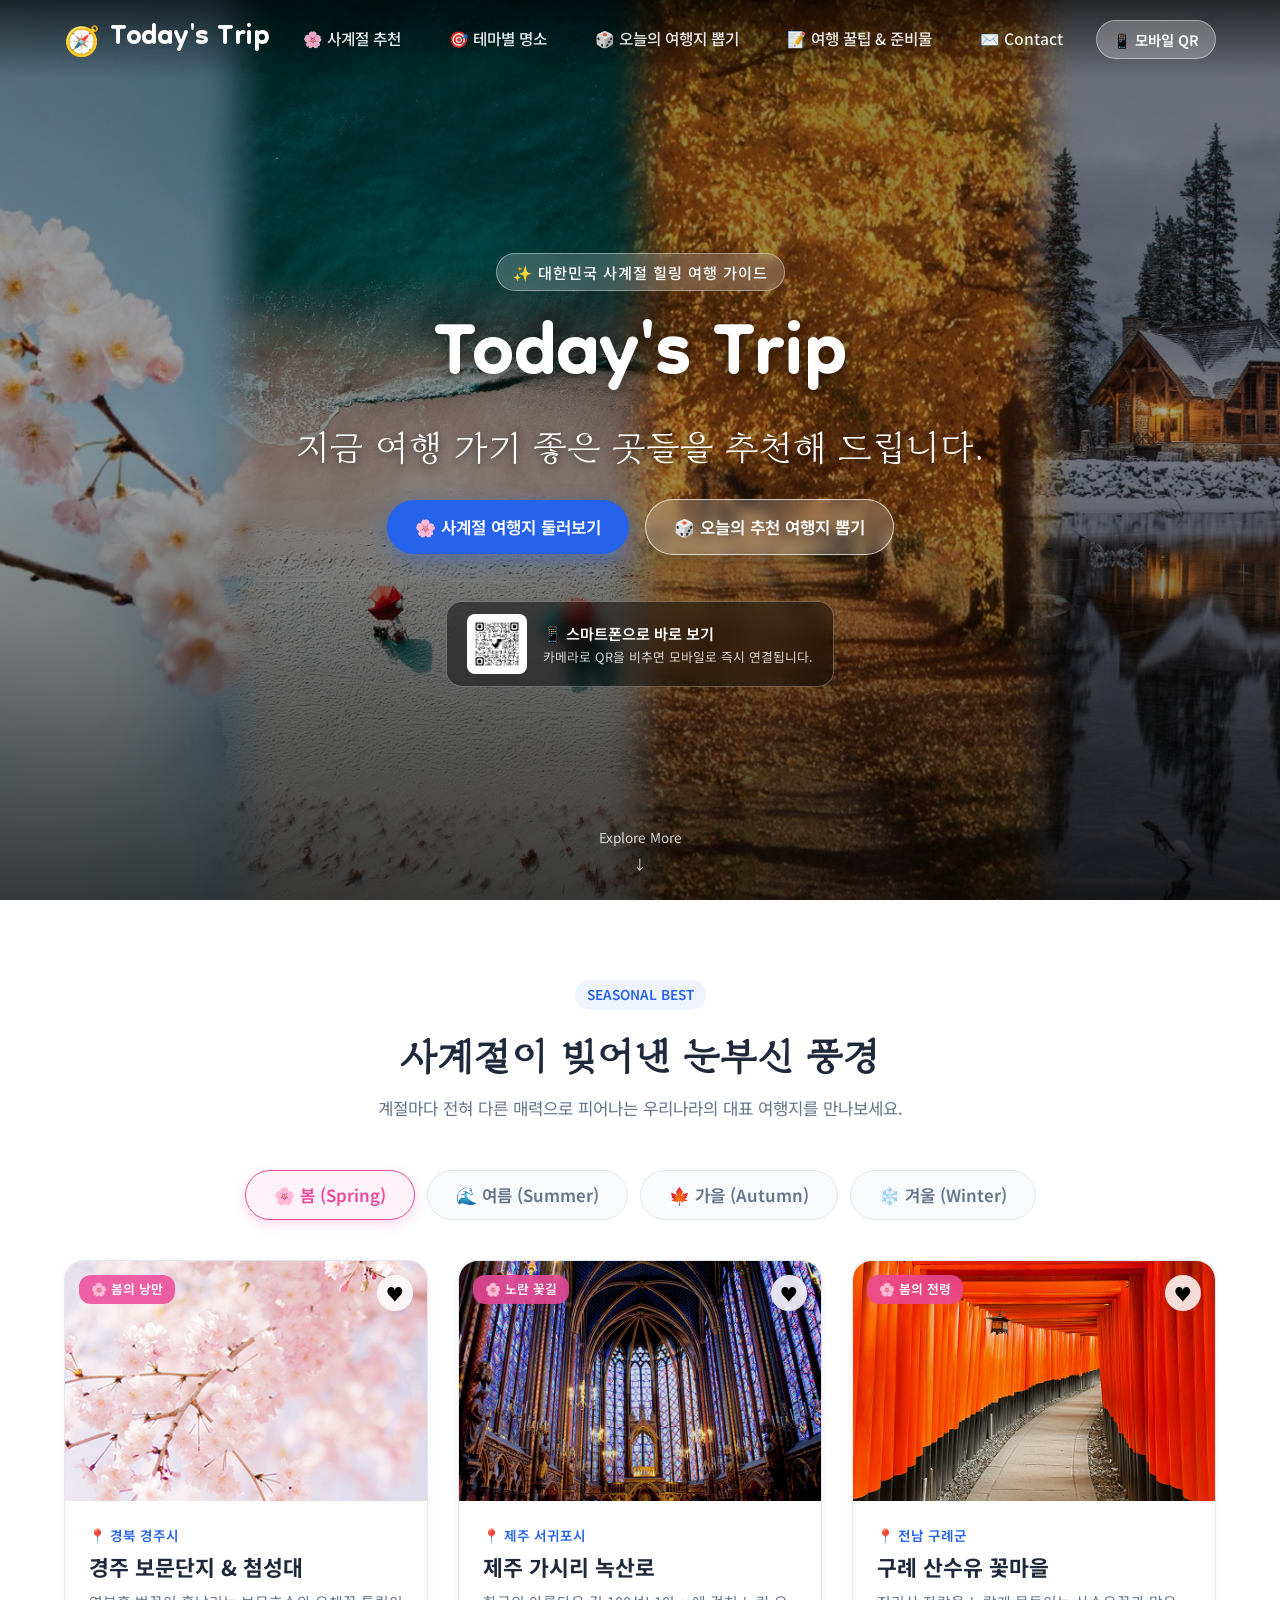
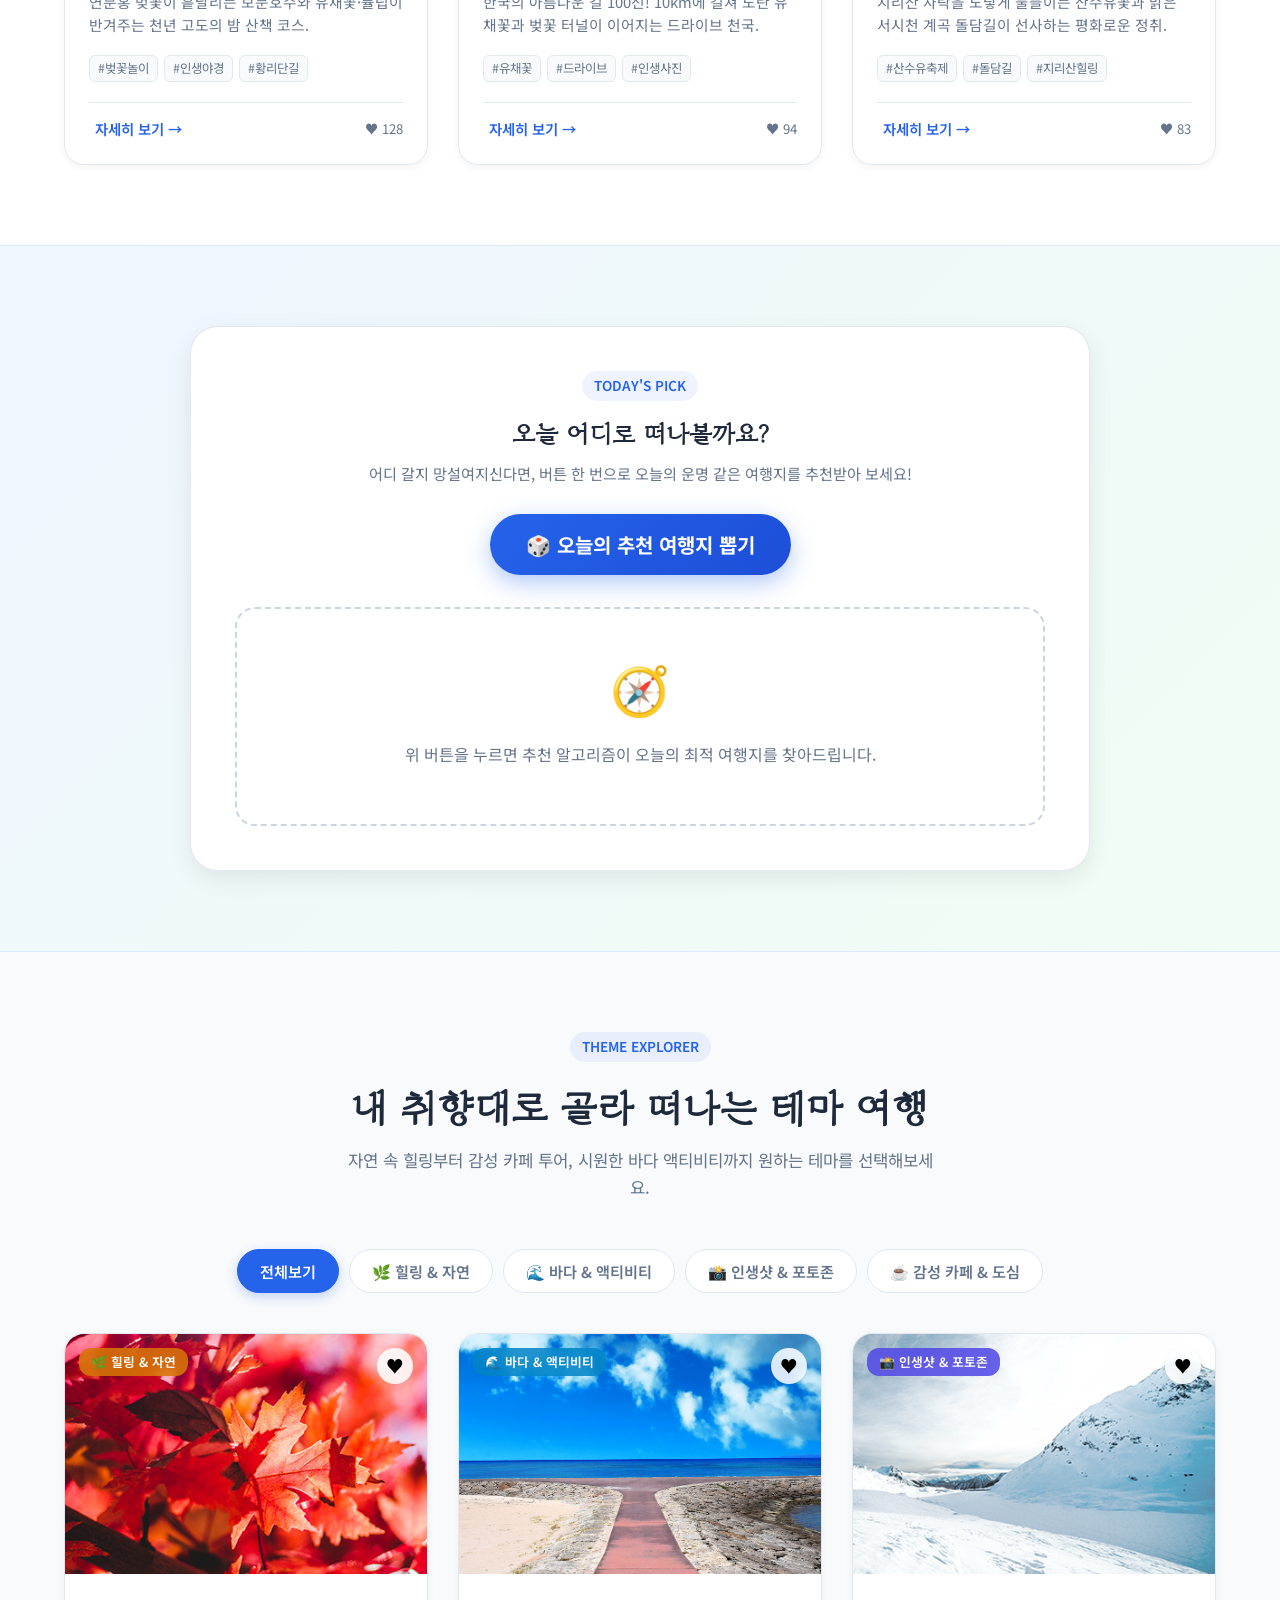
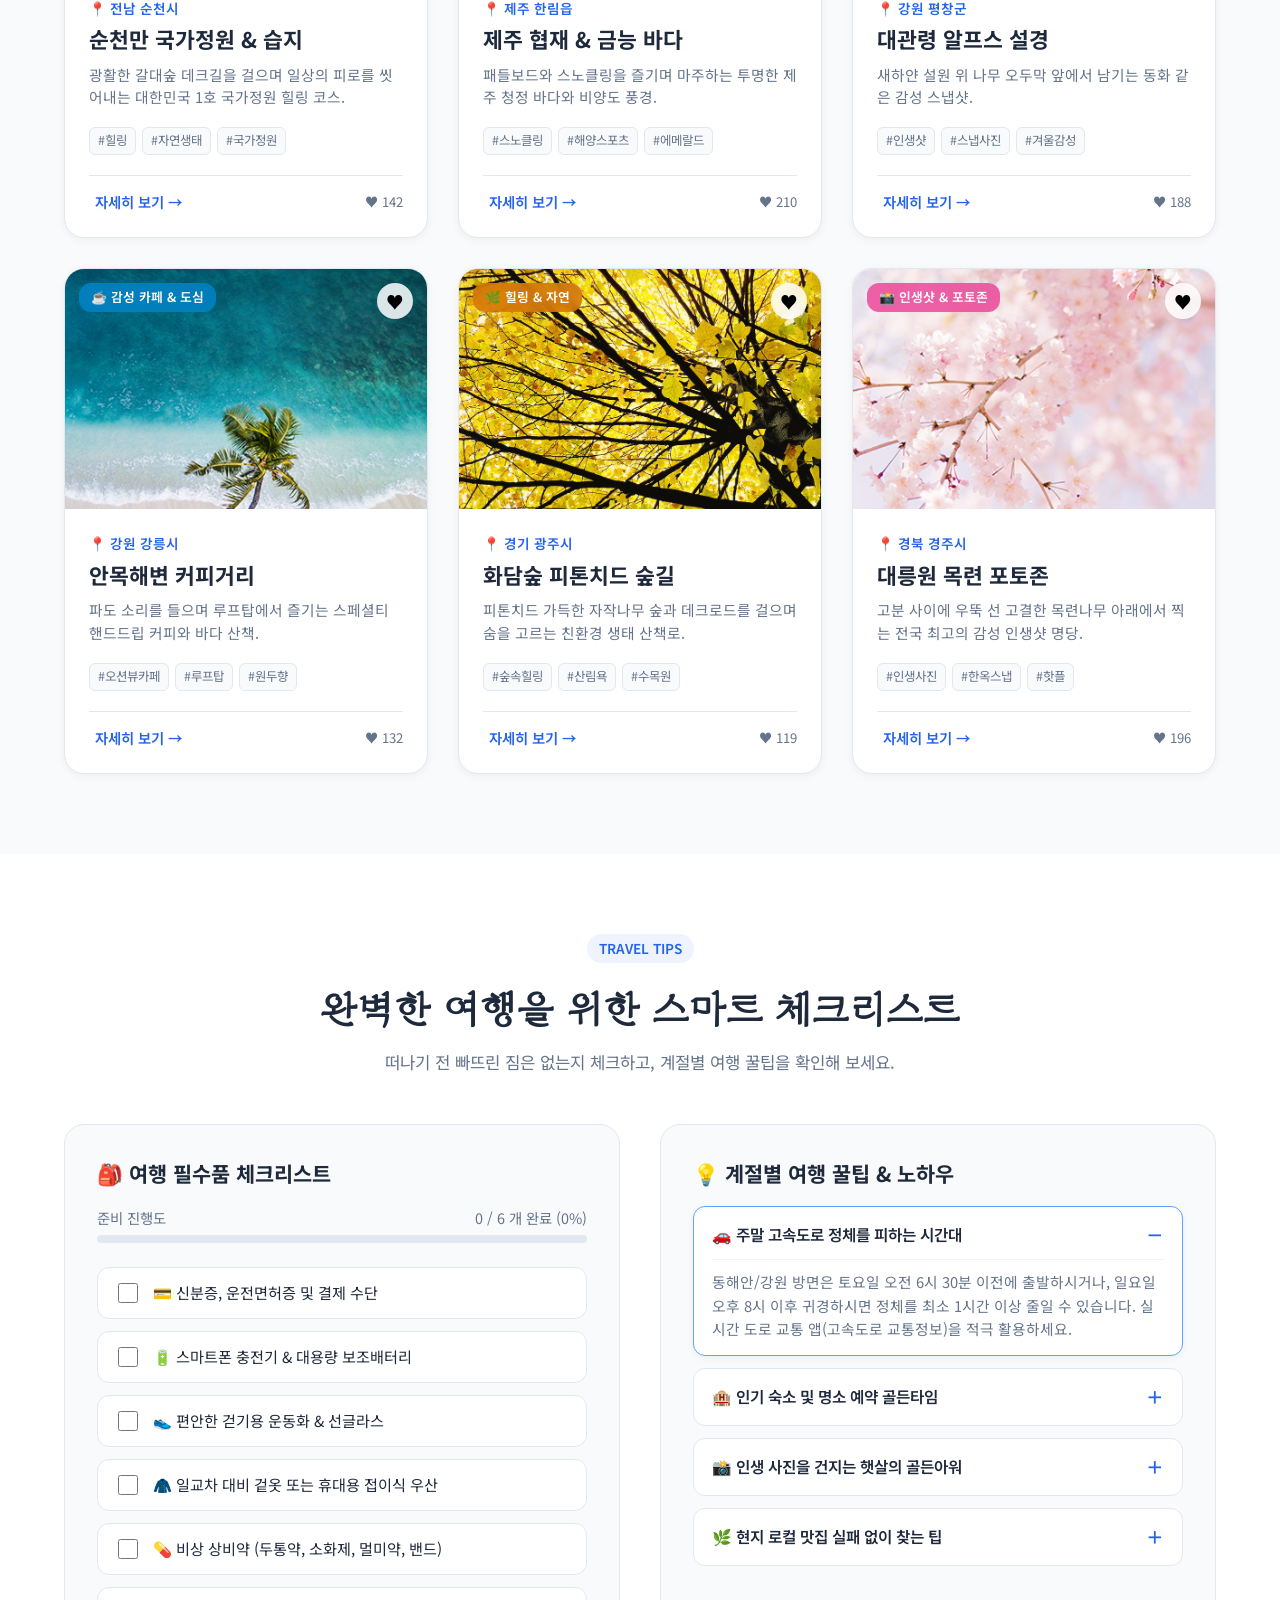
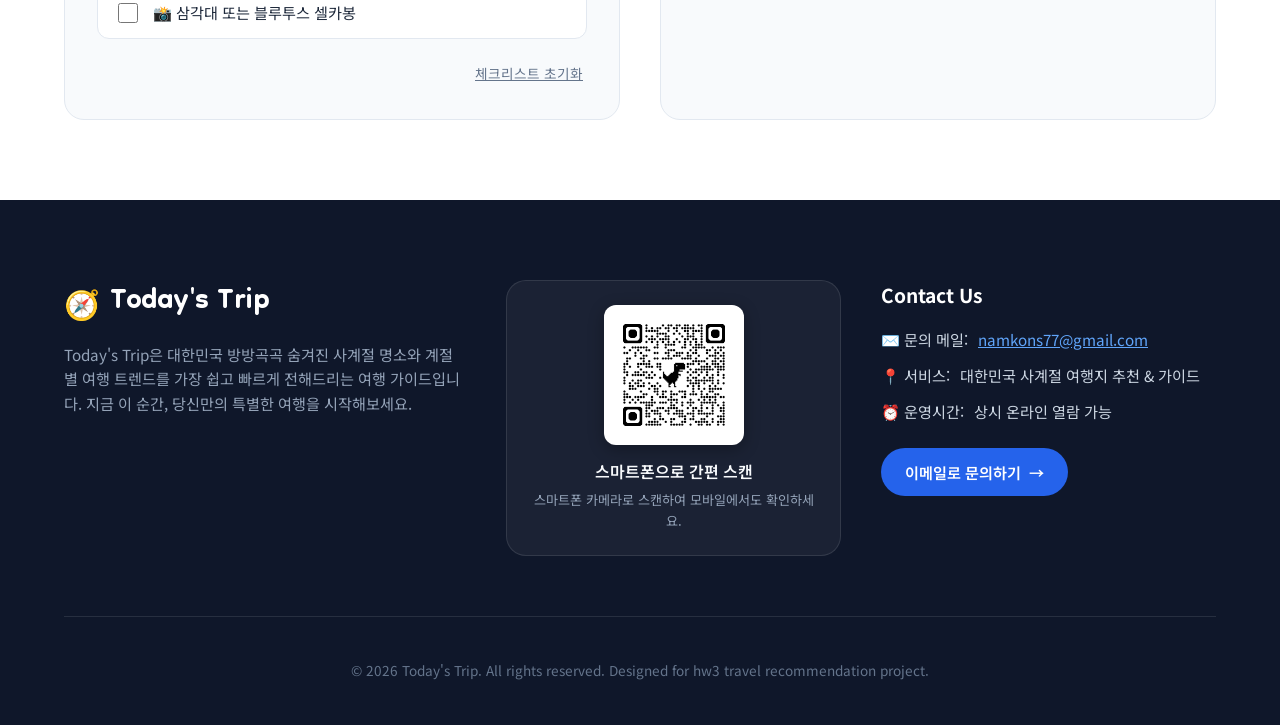
==== commit 9539777d: "re" ====
--- a/index.html
+++ b/index.html
@@ -1,20 +1,811 @@
 <!doctype html>
-<html lang="en">
+<html lang="ko">
   <head>
-    <meta charset="UTF-8" />
-    <meta name="viewport" content="width=device-width, initial-scale=1.0" />
-    <title>랜딩페이지 테스트</title>
-    <link rel="stylesheet" href="css/style.css" />
+    <meta charset="utf-8" />
+    <meta name="viewport" content="width=device-width, initial-scale=1" />
+    <title>Today's Trip - 오늘의 추천 여행</title>
+    <meta name="description" content="지금 여행 가기 좋은 사계절 명소와 테마별 최적의 여행지를 추천해 드립니다." />
+    <link rel="icon" type="image/svg+xml" href="images/favicon.svg" />
+
+    <!-- Google Fonts -->
+    <link rel="preconnect" href="https://fonts.googleapis.com" />
+    <link rel="preconnect" href="https://fonts.gstatic.com" crossorigin />
+    <link
+      href="https://fonts.googleapis.com/css2?family=Diphylleia&family=Dongle:wght@300;400;700&family=Noto+Sans+KR:wght@300;400;500;700&display=swap"
+      rel="stylesheet"
+    />
+
+    <!-- Stylesheet -->
+    <link href="css/style.css" rel="stylesheet" />
   </head>
+
   <body>
-    <section class="hero">
-      <h1 class="title">WCB Bakery</h1>
-      <p>
-        엄선된 재료와 식감이 살아있는빵.<br />
-        매일 아침 갓 구운 빵<br />
-        빵과 함께 행복한 시간을 만끽해보세요
-      </p>
-      <div>안녕하세요</div>
-    </section>
+    <!-- 1. 네비게이션 헤더 -->
+    <header class="navbar">
+      <div class="container navbar-inner">
+        <a href="#home" class="brand-logo" aria-label="Today's Trip 홈으로 이동">
+          <span class="brand-icon">🧭</span>
+          <span class="brand-name">Today's Trip</span>
+        </a>
+
+        <ul class="nav-links">
+          <li><a href="#seasons" class="nav-link">🌸 사계절 추천</a></li>
+          <li><a href="#themes" class="nav-link">🎯 테마별 명소</a></li>
+          <li><a href="#random-pick" class="nav-link">🎲 오늘의 여행지 뽑기</a></li>
+          <li><a href="#tips" class="nav-link">📝 여행 꿀팁 & 준비물</a></li>
+          <li><a href="#contact" class="nav-link">✉️ Contact</a></li>
+        </ul>
+
+        <div class="nav-actions">
+          <button type="button" class="btn-qr-nav open-qr-modal" aria-label="모바일 QR 코드 보기">
+            <span>📱 모바일 QR</span>
+          </button>
+          <button type="button" class="mobile-toggle" aria-label="메뉴 열기">
+            <span></span>
+            <span></span>
+            <span></span>
+          </button>
+        </div>
+      </div>
+    </header>
+
+    <main>
+      <!-- 2. 히어로 섹션 (원본 디자인 요소 계승 및 감성 강화) -->
+      <section class="hero" id="home">
+        <div class="hero-overlay"></div>
+        <div class="container hero-content">
+          <div class="hero-badge-wrap">
+            <span class="hero-badge">✨ 대한민국 사계절 힐링 여행 가이드</span>
+          </div>
+
+          <h1 class="title">Today's Trip</h1>
+
+          <p class="middle">지금 여행 가기 좋은 곳들을 추천해 드립니다.</p>
+
+          <div class="hero-cta-group">
+            <a href="#seasons" class="btn btn-primary">
+              <span>🌸 사계절 여행지 둘러보기</span>
+            </a>
+            <a href="#random-pick" class="btn btn-outline">
+              <span>🎲 오늘의 추천 여행지 뽑기</span>
+            </a>
+          </div>
+
+          <!-- 모바일 접속 QR 미리보기 카드 (기존 qrcode.png 연동) -->
+          <div class="hero-qr-preview open-qr-modal" style="cursor: pointer;" title="클릭하여 QR 코드 크게 보기">
+            <div class="hero-qr-thumb">
+              <img
+                src="images/qrcode.png"
+                alt="네이버 이동 QR 코드"
+                width="60"
+                height="60"
+              />
+            </div>
+            <div class="hero-qr-text">
+              <div class="hero-qr-title">📱 스마트폰으로 바로 보기</div>
+              <p class="hero-qr-desc">카메라로 QR을 비추면 모바일로 즉시 연결됩니다.</p>
+            </div>
+          </div>
+        </div>
+
+        <a href="#seasons" class="hero-scroll-down" aria-label="아래로 스크롤">
+          <span>Explore More</span>
+          <span>↓</span>
+        </a>
+      </section>
+
+      <!-- 3. 사계절 추천 섹션 (Spring, Summer, Autumn, Winter) -->
+      <section class="section seasons-section" id="seasons">
+        <div class="container">
+          <div class="section-header">
+            <span class="section-tag">SEASONAL BEST</span>
+            <h2 class="section-title">사계절이 빚어낸 눈부신 풍경</h2>
+            <p class="section-desc">계절마다 전혀 다른 매력으로 피어나는 우리나라의 대표 여행지를 만나보세요.</p>
+          </div>
+
+          <!-- 계절 탭 버튼 -->
+          <div class="seasons-tab-bar">
+            <button type="button" class="season-tab active" data-season="spring">
+              <span>🌸 봄 (Spring)</span>
+            </button>
+            <button type="button" class="season-tab" data-season="summer">
+              <span>🌊 여름 (Summer)</span>
+            </button>
+            <button type="button" class="season-tab" data-season="autumn">
+              <span>🍁 가을 (Autumn)</span>
+            </button>
+            <button type="button" class="season-tab" data-season="winter">
+              <span>❄️ 겨울 (Winter)</span>
+            </button>
+          </div>
+
+          <!-- 봄 패널 -->
+          <div class="destinations-grid season-panel active" id="season-spring">
+            <article class="trip-card">
+              <div class="card-img-wrap">
+                <img src="images/spring.jpg" alt="경주 보문관광단지 벚꽃" loading="lazy" />
+                <span class="card-badge badge-spring">🌸 봄의 낭만</span>
+                <button type="button" class="btn-like" data-id="spring-1" aria-label="찜하기">
+                  <span>♥</span>
+                </button>
+              </div>
+              <div class="card-content">
+                <span class="card-location">📍 경북 경주시</span>
+                <h3 class="card-title">경주 보문단지 & 첨성대</h3>
+                <p class="card-desc">연분홍 벚꽃이 흩날리는 보문호수와 유채꽃·튤립이 반겨주는 천년 고도의 밤 산책 코스.</p>
+                <div class="card-tags">
+                  <span class="tag-item">#벚꽃놀이</span>
+                  <span class="tag-item">#인생야경</span>
+                  <span class="tag-item">#황리단길</span>
+                </div>
+                <div class="card-footer">
+                  <button type="button" class="btn-card-detail" data-detail-key="경주 보문단지">자세히 보기 →</button>
+                  <span class="card-like-status">♥ <span class="like-count">128</span></span>
+                </div>
+              </div>
+            </article>
+
+            <article class="trip-card">
+              <div class="card-img-wrap">
+                <img src="images/img1-800.jpg" alt="제주 가시리 녹산로" loading="lazy" />
+                <span class="card-badge badge-spring">🌸 노란 꽃길</span>
+                <button type="button" class="btn-like" data-id="spring-2" aria-label="찜하기">
+                  <span>♥</span>
+                </button>
+              </div>
+              <div class="card-content">
+                <span class="card-location">📍 제주 서귀포시</span>
+                <h3 class="card-title">제주 가시리 녹산로</h3>
+                <p class="card-desc">한국의 아름다운 길 100선! 10km에 걸쳐 노란 유채꽃과 벚꽃 터널이 이어지는 드라이브 천국.</p>
+                <div class="card-tags">
+                  <span class="tag-item">#유채꽃</span>
+                  <span class="tag-item">#드라이브</span>
+                  <span class="tag-item">#인생사진</span>
+                </div>
+                <div class="card-footer">
+                  <button type="button" class="btn-card-detail" data-detail-key="제주 가시리 녹산로">자세히 보기 →</button>
+                  <span class="card-like-status">♥ <span class="like-count">94</span></span>
+                </div>
+              </div>
+            </article>
+
+            <article class="trip-card">
+              <div class="card-img-wrap">
+                <img src="images/img2-800.jpg" alt="구례 산수유마을" loading="lazy" />
+                <span class="card-badge badge-spring">🌸 봄의 전령</span>
+                <button type="button" class="btn-like" data-id="spring-3" aria-label="찜하기">
+                  <span>♥</span>
+                </button>
+              </div>
+              <div class="card-content">
+                <span class="card-location">📍 전남 구례군</span>
+                <h3 class="card-title">구례 산수유 꽃마을</h3>
+                <p class="card-desc">지리산 자락을 노랗게 물들이는 산수유꽃과 맑은 서시천 계곡 돌담길이 선사하는 평화로운 정취.</p>
+                <div class="card-tags">
+                  <span class="tag-item">#산수유축제</span>
+                  <span class="tag-item">#돌담길</span>
+                  <span class="tag-item">#지리산힐링</span>
+                </div>
+                <div class="card-footer">
+                  <button type="button" class="btn-card-detail" data-detail-key="구례 산수유마을">자세히 보기 →</button>
+                  <span class="card-like-status">♥ <span class="like-count">83</span></span>
+                </div>
+              </div>
+            </article>
+          </div>
+
+          <!-- 여름 패널 -->
+          <div class="destinations-grid season-panel" id="season-summer" style="display: none;">
+            <article class="trip-card">
+              <div class="card-img-wrap">
+                <img src="images/summer.jpg" alt="강릉 경포대 안목해변" loading="lazy" />
+                <span class="card-badge badge-summer">🌊 시원한 바다</span>
+                <button type="button" class="btn-like" data-id="summer-1" aria-label="찜하기">
+                  <span>♥</span>
+                </button>
+              </div>
+              <div class="card-content">
+                <span class="card-location">📍 강원 강릉시</span>
+                <h3 class="card-title">강릉 경포대 & 안목해변</h3>
+                <p class="card-desc">탁 트인 코발트빛 동해바다와 솔향 솔솔 나는 해안길, 안목 커피거리에서 즐기는 에스프레소의 여유.</p>
+                <div class="card-tags">
+                  <span class="tag-item">#동해바다</span>
+                  <span class="tag-item">#커피거리</span>
+                  <span class="tag-item">#순두부젤라또</span>
+                </div>
+                <div class="card-footer">
+                  <button type="button" class="btn-card-detail" data-detail-key="강릉 경포대 & 안목해변">자세히 보기 →</button>
+                  <span class="card-like-status">♥ <span class="like-count">152</span></span>
+                </div>
+              </div>
+            </article>
+
+            <article class="trip-card">
+              <div class="card-img-wrap">
+                <img src="images/img3-800.jpg" alt="제주 협재해수욕장" loading="lazy" />
+                <span class="card-badge badge-summer">🌊 에메랄드빛</span>
+                <button type="button" class="btn-like" data-id="summer-2" aria-label="찜하기">
+                  <span>♥</span>
+                </button>
+              </div>
+              <div class="card-content">
+                <span class="card-location">📍 제주 제주시</span>
+                <h3 class="card-title">제주 협재 & 금능</h3>
+                <p class="card-desc">수채화를 풀어놓은 듯 투명한 에메랄드빛 바다와 눈앞에 비양도가 그림처럼 펼쳐지는 서쪽의 낙원.</p>
+                <div class="card-tags">
+                  <span class="tag-item">#스노클링</span>
+                  <span class="tag-item">#비양도뷰</span>
+                  <span class="tag-item">#일몰명소</span>
+                </div>
+                <div class="card-footer">
+                  <button type="button" class="btn-card-detail" data-detail-key="제주 협재 & 금능">자세히 보기 →</button>
+                  <span class="card-like-status">♥ <span class="like-count">190</span></span>
+                </div>
+              </div>
+            </article>
+
+            <article class="trip-card">
+              <div class="card-img-wrap">
+                <img src="images/img4-800.jpg" alt="양양 서피비치" loading="lazy" />
+                <span class="card-badge badge-summer">🏄 액티비티</span>
+                <button type="button" class="btn-like" data-id="summer-3" aria-label="찜하기">
+                  <span>♥</span>
+                </button>
+              </div>
+              <div class="card-content">
+                <span class="card-location">📍 강원 양양군</span>
+                <h3 class="card-title">양양 서피비치 & 하조대</h3>
+                <p class="card-desc">이국적인 라탄 파라솔과 비치 바, 시원한 파도를 가르는 서핑의 열정과 낭만이 살아 숨 쉬는 핫플레이스.</p>
+                <div class="card-tags">
+                  <span class="tag-item">#서핑성지</span>
+                  <span class="tag-item">#비치펍</span>
+                  <span class="tag-item">#젊음의열기</span>
+                </div>
+                <div class="card-footer">
+                  <button type="button" class="btn-card-detail" data-detail-key="양양 서피비치">자세히 보기 →</button>
+                  <span class="card-like-status">♥ <span class="like-count">115</span></span>
+                </div>
+              </div>
+            </article>
+          </div>
+
+          <!-- 가을 패널 -->
+          <div class="destinations-grid season-panel" id="season-autumn" style="display: none;">
+            <article class="trip-card">
+              <div class="card-img-wrap">
+                <img src="images/autumn.jpg" alt="순천만 갈대밭" loading="lazy" />
+                <span class="card-badge badge-autumn">🍁 황금빛 노을</span>
+                <button type="button" class="btn-like" data-id="autumn-1" aria-label="찜하기">
+                  <span>♥</span>
+                </button>
+              </div>
+              <div class="card-content">
+                <span class="card-location">📍 전남 순천시</span>
+                <h3 class="card-title">순천만 습지 & 갈대밭</h3>
+                <p class="card-desc">바람 따라 사각거리는 5.4㎢ 규모의 황금빛 갈대밭과 용산전망대에서 내려다보는 붉은 S자 수로 낙조.</p>
+                <div class="card-tags">
+                  <span class="tag-item">#갈대군락</span>
+                  <span class="tag-item">#황금노을</span>
+                  <span class="tag-item">#생태습지</span>
+                </div>
+                <div class="card-footer">
+                  <button type="button" class="btn-card-detail" data-detail-key="순천만 습지">자세히 보기 →</button>
+                  <span class="card-like-status">♥ <span class="like-count">162</span></span>
+                </div>
+              </div>
+            </article>
+
+            <article class="trip-card">
+              <div class="card-img-wrap">
+                <img src="images/img11-800.jpg" alt="화담숲 단풍" loading="lazy" />
+                <span class="card-badge badge-autumn">🍁 명품 단풍</span>
+                <button type="button" class="btn-like" data-id="autumn-2" aria-label="찜하기">
+                  <span>♥</span>
+                </button>
+              </div>
+              <div class="card-content">
+                <span class="card-location">📍 경기 광주시</span>
+                <h3 class="card-title">경기 광주 화담숲</h3>
+                <p class="card-desc">오색 단풍 터널 사이를 지나는 모노레일과 새하얀 자작나무 숲길이 전하는 깊어가는 가을의 힐링.</p>
+                <div class="card-tags">
+                  <span class="tag-item">#단풍명소</span>
+                  <span class="tag-item">#모노레일</span>
+                  <span class="tag-item">#자작나무숲</span>
+                </div>
+                <div class="card-footer">
+                  <button type="button" class="btn-card-detail" data-detail-key="경기 광주 화담숲">자세히 보기 →</button>
+                  <span class="card-like-status">♥ <span class="like-count">140</span></span>
+                </div>
+              </div>
+            </article>
+
+            <article class="trip-card">
+              <div class="card-img-wrap">
+                <img src="images/img5-800.jpg" alt="단양 보발재" loading="lazy" />
+                <span class="card-badge badge-autumn">🍁 단풍 파노라마</span>
+                <button type="button" class="btn-like" data-id="autumn-3" aria-label="찜하기">
+                  <span>♥</span>
+                </button>
+              </div>
+              <div class="card-content">
+                <span class="card-location">📍 충북 단양군</span>
+                <h3 class="card-title">단양 보발재 & 도담삼봉</h3>
+                <p class="card-desc">구불구불 소백산 고갯길을 따라 화려하게 물든 단풍 파노라마와 남한강에 우뚝 솟은 도담삼봉의 비경.</p>
+                <div class="card-tags">
+                  <span class="tag-item">#단풍드라이브</span>
+                  <span class="tag-item">#도담삼봉</span>
+                  <span class="tag-item">#패러글라이딩</span>
+                </div>
+                <div class="card-footer">
+                  <button type="button" class="btn-card-detail" data-detail-key="단양 보발재">자세히 보기 →</button>
+                  <span class="card-like-status">♥ <span class="like-count">78</span></span>
+                </div>
+              </div>
+            </article>
+          </div>
+
+          <!-- 겨울 패널 -->
+          <div class="destinations-grid season-panel" id="season-winter" style="display: none;">
+            <article class="trip-card">
+              <div class="card-img-wrap">
+                <img src="images/winter.jpg" alt="대관령 양떼목장" loading="lazy" />
+                <span class="card-badge badge-winter">❄️ 순백의 설원</span>
+                <button type="button" class="btn-like" data-id="winter-1" aria-label="찜하기">
+                  <span>♥</span>
+                </button>
+              </div>
+              <div class="card-content">
+                <span class="card-location">📍 강원 평창군</span>
+                <h3 class="card-title">평창 대관령 양떼목장</h3>
+                <p class="card-desc">끝없이 펼쳐진 새하얀 눈밭과 능선 위의 나무 움막, 한국의 알프스라 불리는 겨울 설경의 정점.</p>
+                <div class="card-tags">
+                  <span class="tag-item">#눈꽃여행</span>
+                  <span class="tag-item">#동화속풍경</span>
+                  <span class="tag-item">#양떼먹이주기</span>
+                </div>
+                <div class="card-footer">
+                  <button type="button" class="btn-card-detail" data-detail-key="평창 대관령 양떼목장">자세히 보기 →</button>
+                  <span class="card-like-status">♥ <span class="like-count">177</span></span>
+                </div>
+              </div>
+            </article>
+
+            <article class="trip-card">
+              <div class="card-img-wrap">
+                <img src="images/img6-800.jpg" alt="청송 얼음골 빙벽" loading="lazy" />
+                <span class="card-badge badge-winter">❄️ 겨울왕국</span>
+                <button type="button" class="btn-like" data-id="winter-2" aria-label="찜하기">
+                  <span>♥</span>
+                </button>
+              </div>
+              <div class="card-content">
+                <span class="card-location">📍 경북 청송군</span>
+                <h3 class="card-title">청송 얼음골 빙벽</h3>
+                <p class="card-desc">높이 60m 거대한 절벽 전체가 푸른빛 얼음 폭포로 변신! 마치 엘사의 얼음 성에 들어선 듯한 신비로움.</p>
+                <div class="card-tags">
+                  <span class="tag-item">#거대빙벽</span>
+                  <span class="tag-item">#겨울왕국</span>
+                  <span class="tag-item">#이색포토스팟</span>
+                </div>
+                <div class="card-footer">
+                  <button type="button" class="btn-card-detail" data-detail-key="청송 얼음골">자세히 보기 →</button>
+                  <span class="card-like-status">♥ <span class="like-count">135</span></span>
+                </div>
+              </div>
+            </article>
+
+            <article class="trip-card">
+              <div class="card-img-wrap">
+                <img src="images/img7-800.jpg" alt="제주 동백포레스트" loading="lazy" />
+                <span class="card-badge badge-winter">❄️ 붉은 동백</span>
+                <button type="button" class="btn-like" data-id="winter-3" aria-label="찜하기">
+                  <span>♥</span>
+                </button>
+              </div>
+              <div class="card-content">
+                <span class="card-location">📍 제주 서귀포시</span>
+                <h3 class="card-title">제주 동백포레스트</h3>
+                <p class="card-desc">눈 덮인 하얀 겨울 속에 붉게 만개한 애기동백꽃 군락지. 카페 창문 너머 동백꽃 액자 포토존이 필수 코스.</p>
+                <div class="card-tags">
+                  <span class="tag-item">#동백꽃</span>
+                  <span class="tag-item">#감성카페</span>
+                  <span class="tag-item">#겨울인생샷</span>
+                </div>
+                <div class="card-footer">
+                  <button type="button" class="btn-card-detail" data-detail-key="제주 동백포레스트">자세히 보기 →</button>
+                  <span class="card-like-status">♥ <span class="like-count">164</span></span>
+                </div>
+              </div>
+            </article>
+          </div>
+        </div>
+      </section>
+
+      <!-- 4. 오늘의 맞춤 랜덤 여행지 추천기 (Today's Pick) -->
+      <section class="section random-pick-section" id="random-pick">
+        <div class="container">
+          <div class="random-pick-box">
+            <div class="random-header">
+              <span class="section-tag">TODAY'S PICK</span>
+              <h2 class="random-title">오늘 어디로 떠나볼까요?</h2>
+              <p class="random-desc">어디 갈지 망설여지신다면, 버튼 한 번으로 오늘의 운명 같은 여행지를 추천받아 보세요!</p>
+            </div>
+
+            <div class="random-trigger-wrap">
+              <button type="button" class="btn btn-random" id="pick-random-btn">
+                <span>🎲 오늘의 추천 여행지 뽑기</span>
+              </button>
+            </div>
+
+            <div id="random-placeholder" class="random-placeholder">
+              <div class="random-placeholder-icon">🧭</div>
+              <p>위 버튼을 누르면 추천 알고리즘이 오늘의 최적 여행지를 찾아드립니다.</p>
+            </div>
+
+            <div id="random-result-container" style="display: none;">
+              <!-- JS에서 동적 렌더링 -->
+            </div>
+          </div>
+        </div>
+      </section>
+
+      <!-- 5. 테마별 여행지 필터 (Themes) -->
+      <section class="section theme-section" id="themes">
+        <div class="container">
+          <div class="section-header">
+            <span class="section-tag">THEME EXPLORER</span>
+            <h2 class="section-title">내 취향대로 골라 떠나는 테마 여행</h2>
+            <p class="section-desc">자연 속 힐링부터 감성 카페 투어, 시원한 바다 액티비티까지 원하는 테마를 선택해보세요.</p>
+          </div>
+
+          <!-- 필터 탭 바 -->
+          <div class="theme-filter-bar">
+            <button type="button" class="theme-btn active" data-theme="all">전체보기</button>
+            <button type="button" class="theme-btn" data-theme="nature">🌿 힐링 & 자연</button>
+            <button type="button" class="theme-btn" data-theme="ocean">🌊 바다 & 액티비티</button>
+            <button type="button" class="theme-btn" data-theme="photo">📸 인생샷 & 포토존</button>
+            <button type="button" class="theme-btn" data-theme="cafe">☕ 감성 카페 & 도심</button>
+          </div>
+
+          <!-- 테마 그리드 -->
+          <div class="theme-grid">
+            <!-- 카드 1 (자연) -->
+            <article class="trip-card theme-card" data-theme="nature">
+              <div class="card-img-wrap">
+                <img src="images/autumn.jpg" alt="순천만" loading="lazy" />
+                <span class="card-badge badge-autumn">🌿 힐링 & 자연</span>
+                <button type="button" class="btn-like" data-id="theme-1" aria-label="찜하기"><span>♥</span></button>
+              </div>
+              <div class="card-content">
+                <span class="card-location">📍 전남 순천시</span>
+                <h3 class="card-title">순천만 국가정원 & 습지</h3>
+                <p class="card-desc">광활한 갈대숲 데크길을 걸으며 일상의 피로를 씻어내는 대한민국 1호 국가정원 힐링 코스.</p>
+                <div class="card-tags">
+                  <span class="tag-item">#힐링</span><span class="tag-item">#자연생태</span><span class="tag-item">#국가정원</span>
+                </div>
+                <div class="card-footer">
+                  <button type="button" class="btn-card-detail" data-detail-key="순천만 습지">자세히 보기 →</button>
+                  <span class="card-like-status">♥ <span class="like-count">142</span></span>
+                </div>
+              </div>
+            </article>
+
+            <!-- 카드 2 (바다) -->
+            <article class="trip-card theme-card" data-theme="ocean">
+              <div class="card-img-wrap">
+                <img src="images/img3-800.jpg" alt="협재" loading="lazy" />
+                <span class="card-badge badge-summer">🌊 바다 & 액티비티</span>
+                <button type="button" class="btn-like" data-id="theme-2" aria-label="찜하기"><span>♥</span></button>
+              </div>
+              <div class="card-content">
+                <span class="card-location">📍 제주 한림읍</span>
+                <h3 class="card-title">제주 협재 & 금능 바다</h3>
+                <p class="card-desc">패들보드와 스노클링을 즐기며 마주하는 투명한 제주 청정 바다와 비양도 풍경.</p>
+                <div class="card-tags">
+                  <span class="tag-item">#스노클링</span><span class="tag-item">#해양스포츠</span><span class="tag-item">#에메랄드</span>
+                </div>
+                <div class="card-footer">
+                  <button type="button" class="btn-card-detail" data-detail-key="제주 협재 & 금능">자세히 보기 →</button>
+                  <span class="card-like-status">♥ <span class="like-count">210</span></span>
+                </div>
+              </div>
+            </article>
+
+            <!-- 카드 3 (인생샷) -->
+            <article class="trip-card theme-card" data-theme="photo">
+              <div class="card-img-wrap">
+                <img src="images/winter.jpg" alt="대관령 양떼목장" loading="lazy" />
+                <span class="card-badge badge-winter">📸 인생샷 & 포토존</span>
+                <button type="button" class="btn-like" data-id="theme-3" aria-label="찜하기"><span>♥</span></button>
+              </div>
+              <div class="card-content">
+                <span class="card-location">📍 강원 평창군</span>
+                <h3 class="card-title">대관령 알프스 설경</h3>
+                <p class="card-desc">새하얀 설원 위 나무 오두막 앞에서 남기는 동화 같은 감성 스냅샷.</p>
+                <div class="card-tags">
+                  <span class="tag-item">#인생샷</span><span class="tag-item">#스냅사진</span><span class="tag-item">#겨울감성</span>
+                </div>
+                <div class="card-footer">
+                  <button type="button" class="btn-card-detail" data-detail-key="평창 대관령 양떼목장">자세히 보기 →</button>
+                  <span class="card-like-status">♥ <span class="like-count">188</span></span>
+                </div>
+              </div>
+            </article>
+
+            <!-- 카드 4 (카페) -->
+            <article class="trip-card theme-card" data-theme="cafe">
+              <div class="card-img-wrap">
+                <img src="images/summer.jpg" alt="안목해변 카페거리" loading="lazy" />
+                <span class="card-badge badge-summer">☕ 감성 카페 & 도심</span>
+                <button type="button" class="btn-like" data-id="theme-4" aria-label="찜하기"><span>♥</span></button>
+              </div>
+              <div class="card-content">
+                <span class="card-location">📍 강원 강릉시</span>
+                <h3 class="card-title">안목해변 커피거리</h3>
+                <p class="card-desc">파도 소리를 들으며 루프탑에서 즐기는 스페셜티 핸드드립 커피와 바다 산책.</p>
+                <div class="card-tags">
+                  <span class="tag-item">#오션뷰카페</span><span class="tag-item">#루프탑</span><span class="tag-item">#원두향</span>
+                </div>
+                <div class="card-footer">
+                  <button type="button" class="btn-card-detail" data-detail-key="강릉 경포대 & 안목해변">자세히 보기 →</button>
+                  <span class="card-like-status">♥ <span class="like-count">132</span></span>
+                </div>
+              </div>
+            </article>
+
+            <!-- 카드 5 (자연) -->
+            <article class="trip-card theme-card" data-theme="nature">
+              <div class="card-img-wrap">
+                <img src="images/img11-800.jpg" alt="화담숲" loading="lazy" />
+                <span class="card-badge badge-autumn">🌿 힐링 & 자연</span>
+                <button type="button" class="btn-like" data-id="theme-5" aria-label="찜하기"><span>♥</span></button>
+              </div>
+              <div class="card-content">
+                <span class="card-location">📍 경기 광주시</span>
+                <h3 class="card-title">화담숲 피톤치드 숲길</h3>
+                <p class="card-desc">피톤치드 가득한 자작나무 숲과 데크로드를 걸으며 숨을 고르는 친환경 생태 산책로.</p>
+                <div class="card-tags">
+                  <span class="tag-item">#숲속힐링</span><span class="tag-item">#산림욕</span><span class="tag-item">#수목원</span>
+                </div>
+                <div class="card-footer">
+                  <button type="button" class="btn-card-detail" data-detail-key="경기 광주 화담숲">자세히 보기 →</button>
+                  <span class="card-like-status">♥ <span class="like-count">119</span></span>
+                </div>
+              </div>
+            </article>
+
+            <!-- 카드 6 (인생샷) -->
+            <article class="trip-card theme-card" data-theme="photo">
+              <div class="card-img-wrap">
+                <img src="images/spring.jpg" alt="경주 대릉원" loading="lazy" />
+                <span class="card-badge badge-spring">📸 인생샷 & 포토존</span>
+                <button type="button" class="btn-like" data-id="theme-6" aria-label="찜하기"><span>♥</span></button>
+              </div>
+              <div class="card-content">
+                <span class="card-location">📍 경북 경주시</span>
+                <h3 class="card-title">대릉원 목련 포토존</h3>
+                <p class="card-desc">고분 사이에 우뚝 선 고결한 목련나무 아래에서 찍는 전국 최고의 감성 인생샷 명당.</p>
+                <div class="card-tags">
+                  <span class="tag-item">#인생사진</span><span class="tag-item">#한옥스냅</span><span class="tag-item">#핫플</span>
+                </div>
+                <div class="card-footer">
+                  <button type="button" class="btn-card-detail" data-detail-key="경주 보문단지">자세히 보기 →</button>
+                  <span class="card-like-status">♥ <span class="like-count">196</span></span>
+                </div>
+              </div>
+            </article>
+          </div>
+        </div>
+      </section>
+
+      <!-- 6. 여행 꿀팁 & 준비물 체크리스트 (Tips & Checklist) -->
+      <section class="section tips-section" id="tips">
+        <div class="container">
+          <div class="section-header">
+            <span class="section-tag">TRAVEL TIPS</span>
+            <h2 class="section-title">완벽한 여행을 위한 스마트 체크리스트</h2>
+            <p class="section-desc">떠나기 전 빠뜨린 짐은 없는지 체크하고, 계절별 여행 꿀팁을 확인해 보세요.</p>
+          </div>
+
+          <div class="tips-grid">
+            <!-- 체크리스트 카드 (LocalStorage 자동 저장) -->
+            <div class="checklist-card">
+              <h3 class="box-title">🎒 여행 필수품 체크리스트</h3>
+              
+              <div class="checklist-progress-wrap">
+                <div class="progress-header">
+                  <span>준비 진행도</span>
+                  <span id="checklist-progress-text">0 / 6 완료 (0%)</span>
+                </div>
+                <div class="progress-bar-bg">
+                  <div class="progress-bar-fill" id="checklist-progress-bar"></div>
+                </div>
+              </div>
+
+              <ul class="checklist-list">
+                <li class="checklist-item">
+                  <input type="checkbox" id="check-1" />
+                  <label for="check-1"><span>💳 신분증, 운전면허증 및 결제 수단</span></label>
+                </li>
+                <li class="checklist-item">
+                  <input type="checkbox" id="check-2" />
+                  <label for="check-2"><span>🔋 스마트폰 충전기 & 대용량 보조배터리</span></label>
+                </li>
+                <li class="checklist-item">
+                  <input type="checkbox" id="check-3" />
+                  <label for="check-3"><span>👟 편안한 걷기용 운동화 & 선글라스</span></label>
+                </li>
+                <li class="checklist-item">
+                  <input type="checkbox" id="check-4" />
+                  <label for="check-4"><span>🧥 일교차 대비 겉옷 또는 휴대용 접이식 우산</span></label>
+                </li>
+                <li class="checklist-item">
+                  <input type="checkbox" id="check-5" />
+                  <label for="check-5"><span>💊 비상 상비약 (두통약, 소화제, 멀미약, 밴드)</span></label>
+                </li>
+                <li class="checklist-item">
+                  <input type="checkbox" id="check-6" />
+                  <label for="check-6"><span>📸 삼각대 또는 블루투스 셀카봉</span></label>
+                </li>
+              </ul>
+
+              <div style="text-align: right;">
+                <button type="button" class="btn-reset-list" id="checklist-reset-btn">체크리스트 초기화</button>
+              </div>
+            </div>
+
+            <!-- 자주 묻는 꿀팁 아코디언 -->
+            <div class="faq-card">
+              <h3 class="box-title">💡 계절별 여행 꿀팁 & 노하우</h3>
+
+              <div class="accordion">
+                <details open>
+                  <summary>🚗 주말 고속도로 정체를 피하는 시간대</summary>
+                  <div class="accordion-body">
+                    동해안/강원 방면은 토요일 오전 6시 30분 이전에 출발하시거나, 일요일 오후 8시 이후 귀경하시면 정체를 최소 1시간 이상 줄일 수 있습니다. 실시간 도로 교통 앱(고속도로 교통정보)을 적극 활용하세요.
+                  </div>
+                </details>
+
+                <details>
+                  <summary>🏨 인기 숙소 및 명소 예약 골든타임</summary>
+                  <div class="accordion-body">
+                    가을 화담숲 모노레일, 국립공원 야영장, 인기 휴양림은 방문 1개월 전 오전 9시~13시에 티켓팅이 오픈됩니다. 캘린더 알림을 미리 등록해두시면 매진을 예방할 수 있습니다.
+                  </div>
+                </details>
+
+                <details>
+                  <summary>📸 인생 사진을 건지는 햇살의 골든아워</summary>
+                  <div class="accordion-body">
+                    일출 직후 1시간과 일몰 직전 1시간을 '매직 아워'라고 부릅니다. 이 시간대에는 햇빛이 부드럽고 따뜻한 붉은 톤을 띄어 얼굴에 그림자가 지지 않고 황홀한 배경을 담을 수 있습니다.
+                  </div>
+                </details>
+
+                <details>
+                  <summary>🌿 현지 로컬 맛집 실패 없이 찾는 팁</summary>
+                  <div class="accordion-body">
+                    관광지 중심가보다는 관공서(시청, 군청) 인근 주민 맛집이나 카카오맵/네이버 지도에서 현지 주민들의 솔직 리뷰 수가 많은 곳을 검색하면 바가지 없이 훌륭한 식사를 즐길 수 있습니다.
+                  </div>
+                </details>
+              </div>
+            </div>
+          </div>
+        </div>
+      </section>
+    </main>
+
+    <!-- 7. 푸터 (원본 Contact Us 및 qrcode.png 승계) -->
+    <footer class="site-footer" id="contact">
+      <div class="container">
+        <div class="footer-grid">
+          <!-- 브랜드 & 소개 -->
+          <div class="footer-brand">
+            <a href="#home" class="brand-logo">
+              <span class="brand-icon">🧭</span>
+              <span class="brand-name">Today's Trip</span>
+            </a>
+            <p class="footer-desc">
+              Today's Trip은 대한민국 방방곡곡 숨겨진 사계절 명소와 계절별 여행 트렌드를 가장 쉽고 빠르게 전해드리는 여행 가이드입니다. 지금 이 순간, 당신만의 특별한 여행을 시작해보세요.
+            </p>
+          </div>
+
+          <!-- 스마트폰 QR 코드 안내 (원본 qrcode.png 연계) -->
+          <div class="footer-qr-card">
+            <div class="footer-qr-box">
+              <img
+                src="images/qrcode.png"
+                alt="네이버 이동 QR 코드"
+                width="140"
+                height="140"
+              />
+            </div>
+            <h4 class="footer-qr-title">스마트폰으로 간편 스캔</h4>
+            <p class="footer-qr-sub">스마트폰 카메라로 스캔하여 모바일에서도 확인하세요.</p>
+          </div>
+
+          <!-- 문의하기 (원본 namkons77@gmail.com 계승) -->
+          <div class="footer-contact">
+            <h4>Contact Us</h4>
+            <ul class="contact-info-list">
+              <li class="contact-info-item">
+                <span>✉️ 문의 메일:</span>
+                <a href="mailto:namkons77@gmail.com" class="contact-email-link">namkons77@gmail.com</a>
+              </li>
+              <li class="contact-info-item">
+                <span>📍 서비스:</span>
+                <span>대한민국 사계절 여행지 추천 & 가이드</span>
+              </li>
+              <li class="contact-info-item">
+                <span>⏰ 운영시간:</span>
+                <span>상시 온라인 열람 가능</span>
+              </li>
+            </ul>
+
+            <a class="btn-contact-lg" href="mailto:namkons77@gmail.com">
+              <span>이메일로 문의하기</span>
+              <span>→</span>
+            </a>
+          </div>
+        </div>
+
+        <div class="footer-bottom">
+          <p>© 2026 Today's Trip. All rights reserved. Designed for hw3 travel recommendation project.</p>
+        </div>
+      </div>
+    </footer>
+
+    <!-- 여행지 상세 정보 모달창 (Detail Modal) -->
+    <div class="modal-overlay" id="detail-modal" role="dialog" aria-modal="true" aria-labelledby="modal-title">
+      <div class="modal-backdrop"></div>
+      <div class="modal-container">
+        <button type="button" class="modal-close" aria-label="창 닫기">✕</button>
+        <div class="modal-header-img">
+          <img id="modal-img" src="" alt="" />
+          <span class="modal-season-badge" id="modal-season">사계절 추천</span>
+        </div>
+        <div class="modal-body">
+          <h3 class="modal-title" id="modal-title">여행지 이름</h3>
+          <div class="modal-sub" id="modal-sub">부제목</div>
+          <div class="modal-loc" id="modal-loc">위치 정보</div>
+          <p class="modal-desc" id="modal-desc">상세 설명</p>
+
+          <h4 class="modal-section-title">✨ 핵심 추천 포인트</h4>
+          <ul class="modal-highlights" id="modal-highlights">
+            <!-- 동적 삽입 -->
+          </ul>
+
+          <div class="modal-tip-box" id="modal-tip">
+            <!-- 꿀팁 동적 삽입 -->
+          </div>
+
+          <div class="modal-actions">
+            <a id="modal-map-link" href="#" target="_blank" rel="noopener noreferrer" class="btn btn-primary btn-sm">
+              🗺️ 네이버 지도에서 위치 보기
+            </a>
+          </div>
+        </div>
+      </div>
+    </div>
+
+    <!-- 모바일 QR 코드 확대 모달창 -->
+    <div class="modal-overlay" id="qr-modal" role="dialog" aria-modal="true" aria-label="모바일 QR 코드">
+      <div class="qr-modal-backdrop"></div>
+      <div class="modal-container qr-modal-container">
+        <button type="button" class="qr-modal-close" aria-label="창 닫기">✕</button>
+        <h3 style="font-size: 1.4rem; margin: 0 0 8px; font-weight: 700;">📱 모바일로 바로보기</h3>
+        <p style="font-size: 0.9rem; color: #64748b; margin: 0;">스마트폰 기본 카메라 앱을 열어 아래 QR 코드를 비추세요.</p>
+        <div class="qr-modal-img">
+          <img src="images/qrcode.png" alt="QR 코드 확대" />
+        </div>
+        <p style="font-size: 0.82rem; color: #94a3b8; margin: 0;">스마트폰에서도 동일하게 최적화된 화면으로 이용하실 수 있습니다.</p>
+      </div>
+    </div>
+
+    <!-- 맨 위로 가기 플로팅 버튼 -->
+    <button type="button" class="back-to-top" id="back-to-top" aria-label="페이지 맨 위로 이동">
+      ↑
+    </button>
+
+    <!-- Scripts -->
+    <script src="js/main.js"></script>
   </body>
 </html>
--- a/css/style.css
+++ b/css/style.css
@@ -1,12 +1,1531 @@
-section {
-  height: 100vh;
+@charset "UTF-8";
+
+/* =========================================================
+   VARIABLES & DESIGN TOKENS
+   ========================================================= */
+:root {
+  --primary: #2563eb;
+  --primary-light: #60a5fa;
+  --primary-dark: #1d4ed8;
+  --spring-color: #ec4899;
+  --spring-bg: #fdf2f8;
+  --summer-color: #0284c7;
+  --summer-bg: #f0f9ff;
+  --autumn-color: #d97706;
+  --autumn-bg: #fffbeb;
+  --winter-color: #4f46e5;
+  --winter-bg: #eef2ff;
+
+  --text-main: #1e293b;
+  --text-muted: #64748b;
+  --text-light: #f8fafc;
+  --bg-body: #f8fafc;
+  --bg-card: #ffffff;
+  --border-color: #e2e8f0;
+
+  --shadow-sm: 0 2px 8px rgba(0, 0, 0, 0.05);
+  --shadow-md: 0 8px 24px rgba(0, 0, 0, 0.08);
+  --shadow-lg: 0 16px 36px rgba(0, 0, 0, 0.12);
+  --shadow-hover: 0 20px 40px rgba(37, 99, 235, 0.16);
+
+  --font-dongle: 'Dongle', sans-serif;
+  --font-diphylleia: 'Diphylleia', serif;
+  --font-sans: 'Pretendard', -apple-system, BlinkMacSystemFont, "Segoe UI", Roboto, "Noto Sans KR", sans-serif;
+  --transition: all 0.3s cubic-bezier(0.16, 1, 0.3, 1);
+}
+
+/* =========================================================
+   BASE RESET & GLOBAL
+   ========================================================= */
+*, *::before, *::after {
+  box-sizing: border-box;
+}
+
+html {
+  font-family: var(--font-sans);
+  font-size: 16px;
+  color: var(--text-main);
+  background-color: var(--bg-body);
+  scroll-behavior: smooth;
+  line-height: 1.6;
+}
+
+body {
+  margin: 0;
+  padding: 0;
+  overflow-x: hidden;
+}
+
+img {
+  max-width: 100%;
+  height: auto;
+  display: block;
+}
+
+a {
+  color: inherit;
+  text-decoration: none;
+}
+
+button {
+  cursor: pointer;
+  border: none;
+  background: none;
+  font-family: inherit;
+}
+
+.container {
+  width: 100%;
+  max-width: 1200px;
+  margin: 0 auto;
+  padding: 0 24px;
+}
+
+/* =========================================================
+   NAVIGATION BAR
+   ========================================================= */
+.navbar {
+  position: fixed;
+  top: 0;
+  left: 0;
+  right: 0;
+  z-index: 1000;
+  padding: 16px 0;
+  transition: var(--transition);
+  background: linear-gradient(to bottom, rgba(0, 0, 0, 0.65), rgba(0, 0, 0, 0));
+}
+
+.navbar.scrolled {
+  background: rgba(255, 255, 255, 0.95);
+  backdrop-filter: blur(12px);
+  padding: 12px 0;
+  box-shadow: var(--shadow-sm);
+  border-bottom: 1px solid var(--border-color);
+}
+
+.navbar-inner {
+  display: flex;
+  align-items: center;
+  justify-content: space-between;
+}
+
+.brand-logo {
+  display: flex;
+  align-items: center;
+  gap: 10px;
+  color: #fff;
+  transition: var(--transition);
+}
+
+.navbar.scrolled .brand-logo {
+  color: var(--text-main);
+}
+
+.brand-icon {
+  font-size: 1.8rem;
+}
+
+.brand-name {
+  font-family: var(--font-dongle);
+  font-size: 2.8rem;
+  line-height: 1;
+  font-weight: 700;
+  letter-spacing: -0.5px;
+}
+
+.nav-links {
+  display: flex;
+  align-items: center;
+  list-style: none;
+  margin: 0;
+  padding: 0;
+  gap: 24px;
+}
+
+.nav-link {
+  color: rgba(255, 255, 255, 0.9);
+  font-size: 0.98rem;
+  font-weight: 500;
+  padding: 8px 12px;
+  border-radius: 8px;
+  transition: var(--transition);
+}
+
+.navbar.scrolled .nav-link {
+  color: var(--text-main);
+}
+
+.nav-link:hover {
+  color: #fff;
+  background-color: rgba(255, 255, 255, 0.2);
+}
+
+.navbar.scrolled .nav-link:hover {
+  color: var(--primary);
+  background-color: rgba(37, 99, 235, 0.08);
+}
+
+.nav-actions {
+  display: flex;
+  align-items: center;
+  gap: 12px;
+}
+
+.btn-qr-nav {
+  display: inline-flex;
+  align-items: center;
+  gap: 6px;
+  background: rgba(255, 255, 255, 0.25);
+  color: #fff;
+  backdrop-filter: blur(4px);
+  padding: 8px 16px;
+  border-radius: 20px;
+  font-size: 0.9rem;
+  font-weight: 600;
+  border: 1px solid rgba(255, 255, 255, 0.4);
+  transition: var(--transition);
+}
+
+.navbar.scrolled .btn-qr-nav {
+  background: var(--primary);
+  color: #fff;
+  border-color: var(--primary);
+}
+
+.btn-qr-nav:hover {
+  background: #fff;
+  color: var(--text-main);
+  transform: translateY(-2px);
+}
+
+.navbar.scrolled .btn-qr-nav:hover {
+  background: var(--primary-dark);
+}
+
+.mobile-toggle {
+  display: none;
+  flex-direction: column;
+  gap: 5px;
+  padding: 8px;
+}
+
+.mobile-toggle span {
+  width: 24px;
+  height: 2px;
+  background-color: #fff;
+  transition: var(--transition);
+}
+
+.navbar.scrolled .mobile-toggle span {
+  background-color: var(--text-main);
+}
+
+/* =========================================================
+   HERO SECTION (원본 Today's Trip 계승 & 업그레이드)
+   ========================================================= */
+.hero {
+  position: relative;
+  min-height: 100vh;
+  display: flex;
+  align-items: center;
+  justify-content: center;
+  text-align: center;
+  background-image: url("../images/combined_seasons_gentle_blend.jpg");
   background-size: cover;
+  background-position: center;
   background-repeat: no-repeat;
-  background-position: center center;
-}
-
-.hero {
-  background-image: url("../images/bread1.jpg");
+  padding: 100px 20px 60px;
+  color: #fff;
+}
+
+.hero-overlay {
+  position: absolute;
+  top: 0;
+  left: 0;
+  right: 0;
+  bottom: 0;
+  background: linear-gradient(
+    180deg,
+    rgba(0, 0, 0, 0.45) 0%,
+    rgba(0, 0, 0, 0.35) 50%,
+    rgba(0, 0, 0, 0.75) 100%
+  );
+  z-index: 1;
+}
+
+.hero-content {
+  position: relative;
+  z-index: 2;
+  max-width: 900px;
+  margin: 0 auto;
+}
+
+.hero-badge-wrap {
+  margin-bottom: 16px;
+}
+
+.hero-badge {
+  display: inline-block;
+  padding: 6px 16px;
+  border-radius: 30px;
+  background: rgba(255, 255, 255, 0.2);
+  backdrop-filter: blur(8px);
+  border: 1px solid rgba(255, 255, 255, 0.4);
+  font-size: 0.95rem;
+  letter-spacing: 1px;
+  font-weight: 500;
+  color: #fff;
+}
+
+.hero .title {
+  font-family: var(--font-dongle);
+  font-size: 7.5rem;
+  line-height: 0.85;
+  margin: 0 0 12px;
+  font-weight: 700;
+  text-shadow: 0 4px 18px rgba(0, 0, 0, 0.6);
+  letter-spacing: -1px;
+}
+
+.hero .middle {
+  font-family: var(--font-diphylleia);
+  font-size: 2.2rem;
+  line-height: 1.3;
+  margin: 0 0 32px;
+  font-weight: 400;
+  text-shadow: 0 2px 10px rgba(0, 0, 0, 0.7);
+  color: #ffffff;
+}
+
+.hero-cta-group {
+  display: flex;
+  align-items: center;
+  justify-content: center;
+  gap: 16px;
+  flex-wrap: wrap;
+  margin-bottom: 36px;
+}
+
+.btn {
+  display: inline-flex;
+  align-items: center;
+  justify-content: center;
+  gap: 8px;
+  padding: 14px 28px;
+  border-radius: 30px;
+  font-size: 1.05rem;
+  font-weight: 600;
+  transition: var(--transition);
+  text-decoration: none;
+}
+
+.btn-primary {
+  background: var(--primary);
+  color: #fff;
+  box-shadow: 0 6px 20px rgba(37, 99, 235, 0.4);
+}
+
+.btn-primary:hover {
+  background: var(--primary-dark);
+  transform: translateY(-3px);
+  box-shadow: 0 10px 25px rgba(37, 99, 235, 0.5);
+}
+
+.btn-outline {
+  background: rgba(255, 255, 255, 0.2);
+  color: #fff;
+  border: 1px solid rgba(255, 255, 255, 0.7);
+  backdrop-filter: blur(6px);
+}
+
+.btn-outline:hover {
+  background: #fff;
+  color: var(--text-main);
+  transform: translateY(-3px);
+}
+
+.btn-sm {
+  padding: 8px 18px;
+  font-size: 0.9rem;
+}
+
+/* 히어로 내부 QR 코드 미리보기 카드 */
+.hero-qr-preview {
+  display: inline-flex;
+  align-items: center;
+  gap: 16px;
+  background: rgba(0, 0, 0, 0.45);
+  border: 1px solid rgba(255, 255, 255, 0.3);
+  backdrop-filter: blur(8px);
+  padding: 12px 20px;
+  border-radius: 16px;
+  margin-top: 10px;
+}
+
+.hero-qr-thumb {
+  width: 60px;
+  height: 60px;
+  background: #fff;
+  border-radius: 8px;
+  padding: 4px;
+}
+
+.hero-qr-text {
+  text-align: left;
+}
+
+.hero-qr-title {
+  font-size: 0.95rem;
+  font-weight: 600;
+  margin-bottom: 2px;
+}
+
+.hero-qr-desc {
+  font-size: 0.8rem;
+  color: rgba(255, 255, 255, 0.8);
+  margin: 0;
+}
+
+.hero-scroll-down {
+  position: absolute;
+  bottom: 24px;
+  left: 50%;
+  transform: translateX(-50%);
+  z-index: 2;
+  color: rgba(255, 255, 255, 0.8);
+  font-size: 0.85rem;
+  display: flex;
+  flex-direction: column;
+  align-items: center;
+  gap: 6px;
+  animation: bounce 2s infinite;
+}
+
+@keyframes bounce {
+  0%, 20%, 50%, 80%, 100% { transform: translate(-50%, 0); }
+  40% { transform: translate(-50%, -10px); }
+  60% { transform: translate(-50%, -5px); }
+}
+
+/* =========================================================
+   COMMON SECTION STYLING
+   ========================================================= */
+.section {
+  padding: 80px 0;
+}
+
+.section-header {
   text-align: center;
-  padding-top: 10vh;
-}
+  margin-bottom: 48px;
+}
+
+.section-tag {
+  display: inline-block;
+  padding: 4px 12px;
+  border-radius: 20px;
+  font-size: 0.85rem;
+  font-weight: 600;
+  color: var(--primary);
+  background: rgba(37, 99, 235, 0.08);
+  margin-bottom: 12px;
+}
+
+.section-title {
+  font-family: var(--font-diphylleia);
+  font-size: 2.4rem;
+  color: var(--text-main);
+  margin: 0 0 12px;
+}
+
+.section-desc {
+  color: var(--text-muted);
+  font-size: 1.05rem;
+  max-width: 600px;
+  margin: 0 auto;
+}
+
+/* =========================================================
+   사계절 추천 섹션 (Seasons Tab)
+   ========================================================= */
+.seasons-section {
+  background-color: #fff;
+}
+
+.seasons-tab-bar {
+  display: flex;
+  justify-content: center;
+  gap: 12px;
+  margin-bottom: 40px;
+  flex-wrap: wrap;
+}
+
+.season-tab {
+  display: inline-flex;
+  align-items: center;
+  gap: 8px;
+  padding: 12px 28px;
+  border-radius: 40px;
+  font-size: 1.05rem;
+  font-weight: 600;
+  background: var(--bg-body);
+  border: 1px solid var(--border-color);
+  color: var(--text-muted);
+  transition: var(--transition);
+}
+
+.season-tab:hover {
+  background: #f1f5f9;
+  color: var(--text-main);
+}
+
+.season-tab.active[data-season="spring"] {
+  background: var(--spring-bg);
+  color: var(--spring-color);
+  border-color: var(--spring-color);
+  box-shadow: 0 4px 14px rgba(236, 72, 153, 0.2);
+}
+
+.season-tab.active[data-season="summer"] {
+  background: var(--summer-bg);
+  color: var(--summer-color);
+  border-color: var(--summer-color);
+  box-shadow: 0 4px 14px rgba(2, 132, 199, 0.2);
+}
+
+.season-tab.active[data-season="autumn"] {
+  background: var(--autumn-bg);
+  color: var(--autumn-color);
+  border-color: var(--autumn-color);
+  box-shadow: 0 4px 14px rgba(217, 119, 6, 0.2);
+}
+
+.season-tab.active[data-season="winter"] {
+  background: var(--winter-bg);
+  color: var(--winter-color);
+  border-color: var(--winter-color);
+  box-shadow: 0 4px 14px rgba(79, 70, 229, 0.2);
+}
+
+/* 카드 그리드 */
+.destinations-grid {
+  display: grid;
+  grid-template-columns: repeat(3, 1fr);
+  gap: 30px;
+}
+
+.trip-card {
+  background: var(--bg-card);
+  border-radius: 20px;
+  overflow: hidden;
+  box-shadow: var(--shadow-sm);
+  border: 1px solid var(--border-color);
+  transition: var(--transition);
+  display: flex;
+  flex-direction: column;
+}
+
+.trip-card:hover {
+  transform: translateY(-8px);
+  box-shadow: var(--shadow-lg);
+}
+
+.card-img-wrap {
+  position: relative;
+  height: 240px;
+  overflow: hidden;
+}
+
+.card-img-wrap img {
+  width: 100%;
+  height: 100%;
+  object-fit: cover;
+  transition: transform 0.6s ease;
+}
+
+.trip-card:hover .card-img-wrap img {
+  transform: scale(1.08);
+}
+
+.card-badge {
+  position: absolute;
+  top: 14px;
+  left: 14px;
+  padding: 4px 12px;
+  border-radius: 12px;
+  font-size: 0.8rem;
+  font-weight: 600;
+  color: #fff;
+  backdrop-filter: blur(6px);
+}
+
+.badge-spring { background: rgba(236, 72, 153, 0.85); }
+.badge-summer { background: rgba(2, 132, 199, 0.85); }
+.badge-autumn { background: rgba(217, 119, 6, 0.85); }
+.badge-winter { background: rgba(79, 70, 229, 0.85); }
+
+.btn-like {
+  position: absolute;
+  top: 14px;
+  right: 14px;
+  width: 36px;
+  height: 36px;
+  border-radius: 50%;
+  background: rgba(255, 255, 255, 0.85);
+  backdrop-filter: blur(4px);
+  display: flex;
+  align-items: center;
+  justify-content: center;
+  font-size: 1.1rem;
+  transition: var(--transition);
+  box-shadow: var(--shadow-sm);
+}
+
+.btn-like:hover {
+  transform: scale(1.15);
+  background: #fff;
+}
+
+.btn-like.active {
+  color: #ef4444;
+}
+
+.btn-like.heart-burst {
+  animation: pop 0.4s ease forwards;
+}
+
+@keyframes pop {
+  0% { transform: scale(1); }
+  50% { transform: scale(1.4); }
+  100% { transform: scale(1); }
+}
+
+.card-content {
+  padding: 24px;
+  display: flex;
+  flex-direction: column;
+  flex: 1;
+}
+
+.card-location {
+  font-size: 0.85rem;
+  color: var(--primary);
+  font-weight: 600;
+  margin-bottom: 6px;
+}
+
+.card-title {
+  font-size: 1.35rem;
+  font-weight: 700;
+  margin: 0 0 10px;
+  color: var(--text-main);
+  line-height: 1.3;
+}
+
+.card-desc {
+  font-size: 0.92rem;
+  color: var(--text-muted);
+  line-height: 1.55;
+  margin: 0 0 18px;
+  flex: 1;
+}
+
+.card-tags {
+  display: flex;
+  flex-wrap: wrap;
+  gap: 6px;
+  margin-bottom: 20px;
+}
+
+.tag-item {
+  font-size: 0.78rem;
+  color: var(--text-muted);
+  background: var(--bg-body);
+  padding: 3px 8px;
+  border-radius: 6px;
+  border: 1px solid var(--border-color);
+}
+
+.card-footer {
+  display: flex;
+  align-items: center;
+  justify-content: space-between;
+  padding-top: 14px;
+  border-top: 1px solid var(--border-color);
+}
+
+.btn-card-detail {
+  font-size: 0.9rem;
+  font-weight: 600;
+  color: var(--primary);
+  display: inline-flex;
+  align-items: center;
+  gap: 4px;
+  transition: var(--transition);
+}
+
+.btn-card-detail:hover {
+  color: var(--primary-dark);
+  transform: translateX(4px);
+}
+
+.card-like-status {
+  font-size: 0.82rem;
+  color: var(--text-muted);
+  display: flex;
+  align-items: center;
+  gap: 4px;
+}
+
+/* =========================================================
+   오늘의 랜덤 추천기 (Today's Pick / Roulette)
+   ========================================================= */
+.random-pick-section {
+  background: linear-gradient(135deg, #eff6ff 0%, #f0fdf4 100%);
+  border-top: 1px solid #dbeafe;
+  border-bottom: 1px solid #dbeafe;
+}
+
+.random-pick-box {
+  background: #ffffff;
+  border-radius: 28px;
+  padding: 44px;
+  box-shadow: var(--shadow-md);
+  max-width: 900px;
+  margin: 0 auto;
+  border: 1px solid var(--border-color);
+  text-align: center;
+}
+
+.random-header {
+  margin-bottom: 30px;
+}
+
+.random-title {
+  font-family: var(--font-diphylleia);
+  font-size: 2.1rem;
+  margin: 0 0 8px;
+  color: var(--text-main);
+}
+
+.random-desc {
+  font-size: 1rem;
+  color: var(--text-muted);
+  margin: 0;
+}
+
+.random-trigger-wrap {
+  margin-bottom: 32px;
+}
+
+.btn-random {
+  background: linear-gradient(135deg, #2563eb, #1d4ed8);
+  color: #fff;
+  font-size: 1.25rem;
+  font-weight: 700;
+  padding: 16px 36px;
+  border-radius: 40px;
+  box-shadow: 0 8px 24px rgba(37, 99, 235, 0.35);
+  transition: var(--transition);
+}
+
+.btn-random:hover:not(:disabled) {
+  transform: translateY(-3px) scale(1.02);
+  box-shadow: 0 12px 30px rgba(37, 99, 235, 0.45);
+}
+
+.btn-random:disabled {
+  opacity: 0.7;
+  cursor: not-allowed;
+}
+
+.random-placeholder {
+  border: 2px dashed #cbd5e1;
+  border-radius: 20px;
+  padding: 40px 20px;
+  color: var(--text-muted);
+}
+
+.random-placeholder-icon {
+  font-size: 3rem;
+  margin-bottom: 12px;
+}
+
+/* 랜덤 카드 렌더링 */
+.random-card {
+  display: grid;
+  grid-template-columns: 1fr 1.2fr;
+  background: #fff;
+  border-radius: 20px;
+  overflow: hidden;
+  border: 1px solid var(--border-color);
+  box-shadow: var(--shadow-md);
+  text-align: left;
+}
+
+.random-card.rolling {
+  opacity: 0.7;
+  filter: blur(1px);
+}
+
+.random-card.card-appear {
+  animation: slideFadeIn 0.5s ease-out;
+}
+
+@keyframes slideFadeIn {
+  from {
+    opacity: 0;
+    transform: translateY(20px);
+  }
+  to {
+    opacity: 1;
+    transform: translateY(0);
+  }
+}
+
+.random-card-img-wrap {
+  position: relative;
+  min-height: 280px;
+}
+
+.random-card-img-wrap img {
+  width: 100%;
+  height: 100%;
+  object-fit: cover;
+}
+
+.random-badge {
+  position: absolute;
+  top: 14px;
+  left: 14px;
+  padding: 6px 14px;
+  background: rgba(0, 0, 0, 0.65);
+  color: #fff;
+  backdrop-filter: blur(6px);
+  border-radius: 12px;
+  font-size: 0.85rem;
+  font-weight: 600;
+}
+
+.random-card-body {
+  padding: 28px;
+  display: flex;
+  flex-direction: column;
+  justify-content: space-between;
+}
+
+.random-tag {
+  font-size: 0.85rem;
+  color: var(--primary);
+  font-weight: 600;
+  margin-bottom: 6px;
+}
+
+.random-title {
+  font-size: 1.5rem;
+  font-weight: 700;
+  margin: 0 0 10px;
+  color: var(--text-main);
+}
+
+.random-desc {
+  font-size: 0.95rem;
+  color: var(--text-muted);
+  line-height: 1.5;
+  margin: 0 0 16px;
+}
+
+.random-meta-grid {
+  display: grid;
+  grid-template-columns: 1fr;
+  gap: 8px;
+  background: var(--bg-body);
+  border-radius: 12px;
+  padding: 12px 16px;
+  margin-bottom: 20px;
+}
+
+.meta-item {
+  display: flex;
+  font-size: 0.88rem;
+  gap: 10px;
+}
+
+.meta-label {
+  font-weight: 600;
+  color: var(--text-main);
+  min-width: 90px;
+}
+
+.meta-val {
+  color: var(--text-muted);
+}
+
+.random-actions {
+  display: flex;
+  gap: 10px;
+  flex-wrap: wrap;
+}
+
+/* =========================================================
+   테마별 여행지 필터 (Themes Filter)
+   ========================================================= */
+.theme-section {
+  background-color: var(--bg-body);
+}
+
+.theme-filter-bar {
+  display: flex;
+  justify-content: center;
+  gap: 10px;
+  margin-bottom: 40px;
+  flex-wrap: wrap;
+}
+
+.theme-btn {
+  padding: 10px 22px;
+  border-radius: 30px;
+  font-size: 0.95rem;
+  font-weight: 600;
+  background: #fff;
+  color: var(--text-muted);
+  border: 1px solid var(--border-color);
+  transition: var(--transition);
+}
+
+.theme-btn:hover {
+  background: #f1f5f9;
+  color: var(--text-main);
+}
+
+.theme-btn.active {
+  background: var(--primary);
+  color: #fff;
+  border-color: var(--primary);
+  box-shadow: 0 4px 12px rgba(37, 99, 235, 0.25);
+}
+
+.theme-grid {
+  display: grid;
+  grid-template-columns: repeat(3, 1fr);
+  gap: 30px;
+}
+
+.theme-card {
+  transition: opacity 0.3s ease, transform 0.3s ease;
+}
+
+/* =========================================================
+   여행 체크리스트 & 꿀팁 (Checklist & Tips)
+   ========================================================= */
+.tips-section {
+  background-color: #fff;
+}
+
+.tips-grid {
+  display: grid;
+  grid-template-columns: 1fr 1fr;
+  gap: 40px;
+}
+
+.checklist-card, .faq-card {
+  background: var(--bg-body);
+  border-radius: 20px;
+  padding: 32px;
+  border: 1px solid var(--border-color);
+}
+
+.box-title {
+  font-size: 1.3rem;
+  font-weight: 700;
+  margin: 0 0 16px;
+  display: flex;
+  align-items: center;
+  gap: 8px;
+}
+
+.checklist-progress-wrap {
+  margin-bottom: 24px;
+}
+
+.progress-header {
+  display: flex;
+  justify-content: space-between;
+  font-size: 0.9rem;
+  color: var(--text-muted);
+  margin-bottom: 6px;
+}
+
+.progress-bar-bg {
+  width: 100%;
+  height: 8px;
+  background: #e2e8f0;
+  border-radius: 10px;
+  overflow: hidden;
+}
+
+.progress-bar-fill {
+  width: 0%;
+  height: 100%;
+  background: linear-gradient(90deg, var(--primary), #10b981);
+  transition: width 0.3s ease;
+}
+
+.checklist-list {
+  list-style: none;
+  padding: 0;
+  margin: 0 0 20px;
+  display: flex;
+  flex-direction: column;
+  gap: 12px;
+}
+
+.checklist-item {
+  display: flex;
+  align-items: center;
+  gap: 12px;
+  background: #fff;
+  padding: 12px 16px;
+  border-radius: 12px;
+  border: 1px solid var(--border-color);
+  transition: var(--transition);
+  cursor: pointer;
+}
+
+.checklist-item:hover {
+  background: #f8fafc;
+}
+
+.checklist-item.checked {
+  background: #f0fdf4;
+  border-color: #bbf7d0;
+}
+
+.checklist-item input[type="checkbox"] {
+  width: 20px;
+  height: 20px;
+  accent-color: #10b981;
+  cursor: pointer;
+}
+
+.checklist-item span {
+  font-size: 0.95rem;
+  color: var(--text-main);
+  user-select: none;
+}
+
+.checklist-item.checked span {
+  text-decoration: line-through;
+  color: #94a3b8;
+}
+
+.btn-reset-list {
+  font-size: 0.85rem;
+  color: var(--text-muted);
+  text-decoration: underline;
+  padding: 4px;
+}
+
+.btn-reset-list:hover {
+  color: #ef4444;
+}
+
+/* 아코디언 / 가이드 */
+.accordion {
+  display: flex;
+  flex-direction: column;
+  gap: 12px;
+}
+
+.accordion details {
+  background: #fff;
+  border-radius: 12px;
+  border: 1px solid var(--border-color);
+  padding: 14px 18px;
+  transition: var(--transition);
+}
+
+.accordion details[open] {
+  border-color: var(--primary-light);
+  box-shadow: var(--shadow-sm);
+}
+
+.accordion summary {
+  font-weight: 600;
+  font-size: 0.98rem;
+  cursor: pointer;
+  list-style: none;
+  display: flex;
+  align-items: center;
+  justify-content: space-between;
+}
+
+.accordion summary::-webkit-details-marker {
+  display: none;
+}
+
+.accordion summary::after {
+  content: "＋";
+  font-size: 1.1rem;
+  color: var(--primary);
+  font-weight: 700;
+}
+
+.accordion details[open] summary::after {
+  content: "－";
+}
+
+.accordion-body {
+  margin-top: 10px;
+  padding-top: 10px;
+  border-top: 1px solid #f1f5f9;
+  font-size: 0.92rem;
+  color: var(--text-muted);
+  line-height: 1.6;
+}
+
+/* =========================================================
+   QR 모바일 안내 & CONTACT US 푸터
+   ========================================================= */
+.site-footer {
+  background: #0f172a;
+  color: #f8fafc;
+  padding: 80px 0 30px;
+}
+
+.footer-grid {
+  display: grid;
+  grid-template-columns: 1.2fr 1fr 1fr;
+  gap: 40px;
+  margin-bottom: 60px;
+}
+
+.footer-brand .brand-logo {
+  color: #fff;
+  margin-bottom: 16px;
+}
+
+.footer-desc {
+  font-size: 0.95rem;
+  color: #94a3b8;
+  line-height: 1.6;
+  margin: 0 0 20px;
+}
+
+.footer-qr-card {
+  background: rgba(255, 255, 255, 0.05);
+  border: 1px solid rgba(255, 255, 255, 0.1);
+  border-radius: 20px;
+  padding: 24px;
+  display: flex;
+  flex-direction: column;
+  align-items: center;
+  text-align: center;
+}
+
+.footer-qr-box {
+  width: 140px;
+  height: 140px;
+  background: #fff;
+  border-radius: 12px;
+  padding: 8px;
+  margin-bottom: 14px;
+  box-shadow: 0 4px 16px rgba(0, 0, 0, 0.3);
+}
+
+.footer-qr-box img {
+  width: 100%;
+  height: 100%;
+  object-fit: contain;
+}
+
+.footer-qr-title {
+  font-size: 1rem;
+  font-weight: 600;
+  margin: 0 0 4px;
+}
+
+.footer-qr-sub {
+  font-size: 0.82rem;
+  color: #94a3b8;
+  margin: 0;
+}
+
+.footer-contact h4 {
+  font-size: 1.2rem;
+  margin: 0 0 16px;
+  color: #fff;
+}
+
+.contact-info-list {
+  list-style: none;
+  padding: 0;
+  margin: 0 0 24px;
+  display: flex;
+  flex-direction: column;
+  gap: 12px;
+}
+
+.contact-info-item {
+  display: flex;
+  align-items: center;
+  gap: 10px;
+  font-size: 0.95rem;
+  color: #cbd5e1;
+}
+
+.contact-email-link {
+  color: var(--primary-light);
+  text-decoration: underline;
+  transition: var(--transition);
+}
+
+.contact-email-link:hover {
+  color: #fff;
+}
+
+.btn-contact-lg {
+  display: inline-flex;
+  align-items: center;
+  gap: 8px;
+  background: var(--primary);
+  color: #fff;
+  padding: 12px 24px;
+  border-radius: 30px;
+  font-weight: 600;
+  font-size: 0.95rem;
+  transition: var(--transition);
+}
+
+.btn-contact-lg:hover {
+  background: var(--primary-dark);
+  transform: translateY(-2px);
+}
+
+.footer-bottom {
+  text-align: center;
+  padding-top: 30px;
+  border-top: 1px solid rgba(255, 255, 255, 0.1);
+  font-size: 0.85rem;
+  color: #64748b;
+}
+
+/* =========================================================
+   MODALS (상세보기 모달 & QR 모달)
+   ========================================================= */
+.modal-overlay {
+  position: fixed;
+  top: 0;
+  left: 0;
+  right: 0;
+  bottom: 0;
+  z-index: 2000;
+  display: none;
+  align-items: center;
+  justify-content: center;
+  padding: 20px;
+}
+
+.modal-overlay.open {
+  display: flex;
+}
+
+.modal-backdrop, .qr-modal-backdrop {
+  position: absolute;
+  top: 0;
+  left: 0;
+  right: 0;
+  bottom: 0;
+  background: rgba(0, 0, 0, 0.65);
+  backdrop-filter: blur(4px);
+}
+
+.modal-container {
+  position: relative;
+  z-index: 2001;
+  background: #fff;
+  width: 100%;
+  max-width: 700px;
+  max-height: 90vh;
+  overflow-y: auto;
+  border-radius: 24px;
+  box-shadow: var(--shadow-lg);
+  animation: modalScale 0.3s ease-out;
+}
+
+@keyframes modalScale {
+  from {
+    opacity: 0;
+    transform: scale(0.92);
+  }
+  to {
+    opacity: 1;
+    transform: scale(1);
+  }
+}
+
+.modal-close, .qr-modal-close {
+  position: absolute;
+  top: 16px;
+  right: 16px;
+  width: 36px;
+  height: 36px;
+  border-radius: 50%;
+  background: rgba(0, 0, 0, 0.5);
+  color: #fff;
+  font-size: 1.3rem;
+  display: flex;
+  align-items: center;
+  justify-content: center;
+  z-index: 10;
+  transition: var(--transition);
+}
+
+.modal-close:hover, .qr-modal-close:hover {
+  background: #000;
+}
+
+.modal-header-img {
+  position: relative;
+  height: 280px;
+}
+
+.modal-header-img img {
+  width: 100%;
+  height: 100%;
+  object-fit: cover;
+}
+
+.modal-season-badge {
+  position: absolute;
+  bottom: 16px;
+  left: 20px;
+  background: rgba(0, 0, 0, 0.7);
+  color: #fff;
+  padding: 4px 12px;
+  border-radius: 8px;
+  font-size: 0.85rem;
+  backdrop-filter: blur(4px);
+}
+
+.modal-body {
+  padding: 28px 32px 32px;
+}
+
+.modal-title {
+  font-family: var(--font-diphylleia);
+  font-size: 1.9rem;
+  margin: 0 0 6px;
+  color: var(--text-main);
+}
+
+.modal-sub {
+  font-size: 1rem;
+  color: var(--primary);
+  font-weight: 600;
+  margin: 0 0 16px;
+}
+
+.modal-loc {
+  font-size: 0.9rem;
+  color: var(--text-muted);
+  margin-bottom: 16px;
+}
+
+.modal-desc {
+  font-size: 0.98rem;
+  line-height: 1.7;
+  color: var(--text-main);
+  margin-bottom: 24px;
+}
+
+.modal-section-title {
+  font-size: 1.05rem;
+  font-weight: 700;
+  margin: 0 0 10px;
+  color: var(--text-main);
+}
+
+.modal-highlights {
+  padding-left: 20px;
+  margin: 0 0 24px;
+  color: var(--text-muted);
+  font-size: 0.95rem;
+  line-height: 1.7;
+}
+
+.modal-tip-box {
+  background: #eff6ff;
+  border-left: 4px solid var(--primary);
+  padding: 14px 18px;
+  border-radius: 8px;
+  font-size: 0.9rem;
+  color: #1e40af;
+  margin-bottom: 24px;
+  line-height: 1.55;
+}
+
+.modal-actions {
+  display: flex;
+  gap: 12px;
+}
+
+/* QR 단독 모달 */
+.qr-modal-container {
+  max-width: 420px;
+  text-align: center;
+  padding: 40px 32px;
+}
+
+.qr-modal-img {
+  width: 220px;
+  height: 220px;
+  margin: 20px auto;
+  border: 1px solid var(--border-color);
+  padding: 12px;
+  border-radius: 16px;
+  background: #fff;
+  box-shadow: var(--shadow-sm);
+}
+
+.qr-modal-img img {
+  width: 100%;
+  height: 100%;
+  object-fit: contain;
+}
+
+/* =========================================================
+   맨 위로 가기 버튼 (Back to Top)
+   ========================================================= */
+.back-to-top {
+  position: fixed;
+  bottom: 28px;
+  right: 28px;
+  width: 48px;
+  height: 48px;
+  border-radius: 50%;
+  background: var(--primary);
+  color: #fff;
+  display: flex;
+  align-items: center;
+  justify-content: center;
+  box-shadow: 0 6px 18px rgba(37, 99, 235, 0.4);
+  font-size: 1.4rem;
+  opacity: 0;
+  visibility: hidden;
+  transform: translateY(10px);
+  transition: var(--transition);
+  z-index: 999;
+}
+
+.back-to-top.visible {
+  opacity: 1;
+  visibility: visible;
+  transform: translateY(0);
+}
+
+.back-to-top:hover {
+  background: var(--primary-dark);
+  transform: translateY(-4px);
+}
+
+/* =========================================================
+   RESPONSIVE DESIGN (모바일 & 태블릿)
+   ========================================================= */
+@media (max-width: 992px) {
+  .destinations-grid, .theme-grid {
+    grid-template-columns: repeat(2, 1fr);
+  }
+
+  .random-card {
+    grid-template-columns: 1fr;
+  }
+
+  .random-card-img-wrap {
+    min-height: 220px;
+  }
+
+  .tips-grid {
+    grid-template-columns: 1fr;
+  }
+
+  .footer-grid {
+    grid-template-columns: 1fr 1fr;
+  }
+}
+
+@media (max-width: 768px) {
+  .hero .title {
+    font-size: 5.2rem;
+  }
+
+  .hero .middle {
+    font-size: 1.6rem;
+  }
+
+  .mobile-toggle {
+    display: flex;
+  }
+
+  .nav-links {
+    position: absolute;
+    top: 100%;
+    left: 0;
+    right: 0;
+    background: #ffffff;
+    flex-direction: column;
+    padding: 24px;
+    gap: 16px;
+    box-shadow: var(--shadow-lg);
+    border-bottom: 1px solid var(--border-color);
+    display: none;
+  }
+
+  .nav-links.active {
+    display: flex;
+  }
+
+  .nav-links .nav-link {
+    color: var(--text-main);
+    width: 100%;
+    text-align: center;
+    font-size: 1.1rem;
+  }
+
+  .destinations-grid, .theme-grid {
+    grid-template-columns: 1fr;
+  }
+
+  .footer-grid {
+    grid-template-columns: 1fr;
+    text-align: center;
+  }
+
+  .footer-qr-card {
+    align-items: center;
+  }
+
+  .footer-contact h4 {
+    margin-top: 10px;
+  }
+
+  .contact-info-list {
+    align-items: center;
+  }
+
+  .random-pick-box {
+    padding: 24px 16px;
+  }
+
+  .modal-body {
+    padding: 20px;
+  }
+
+  .hero-qr-preview {
+    flex-direction: column;
+    text-align: center;
+  }
+
+  .hero-qr-text {
+    text-align: center;
+  }
+}
